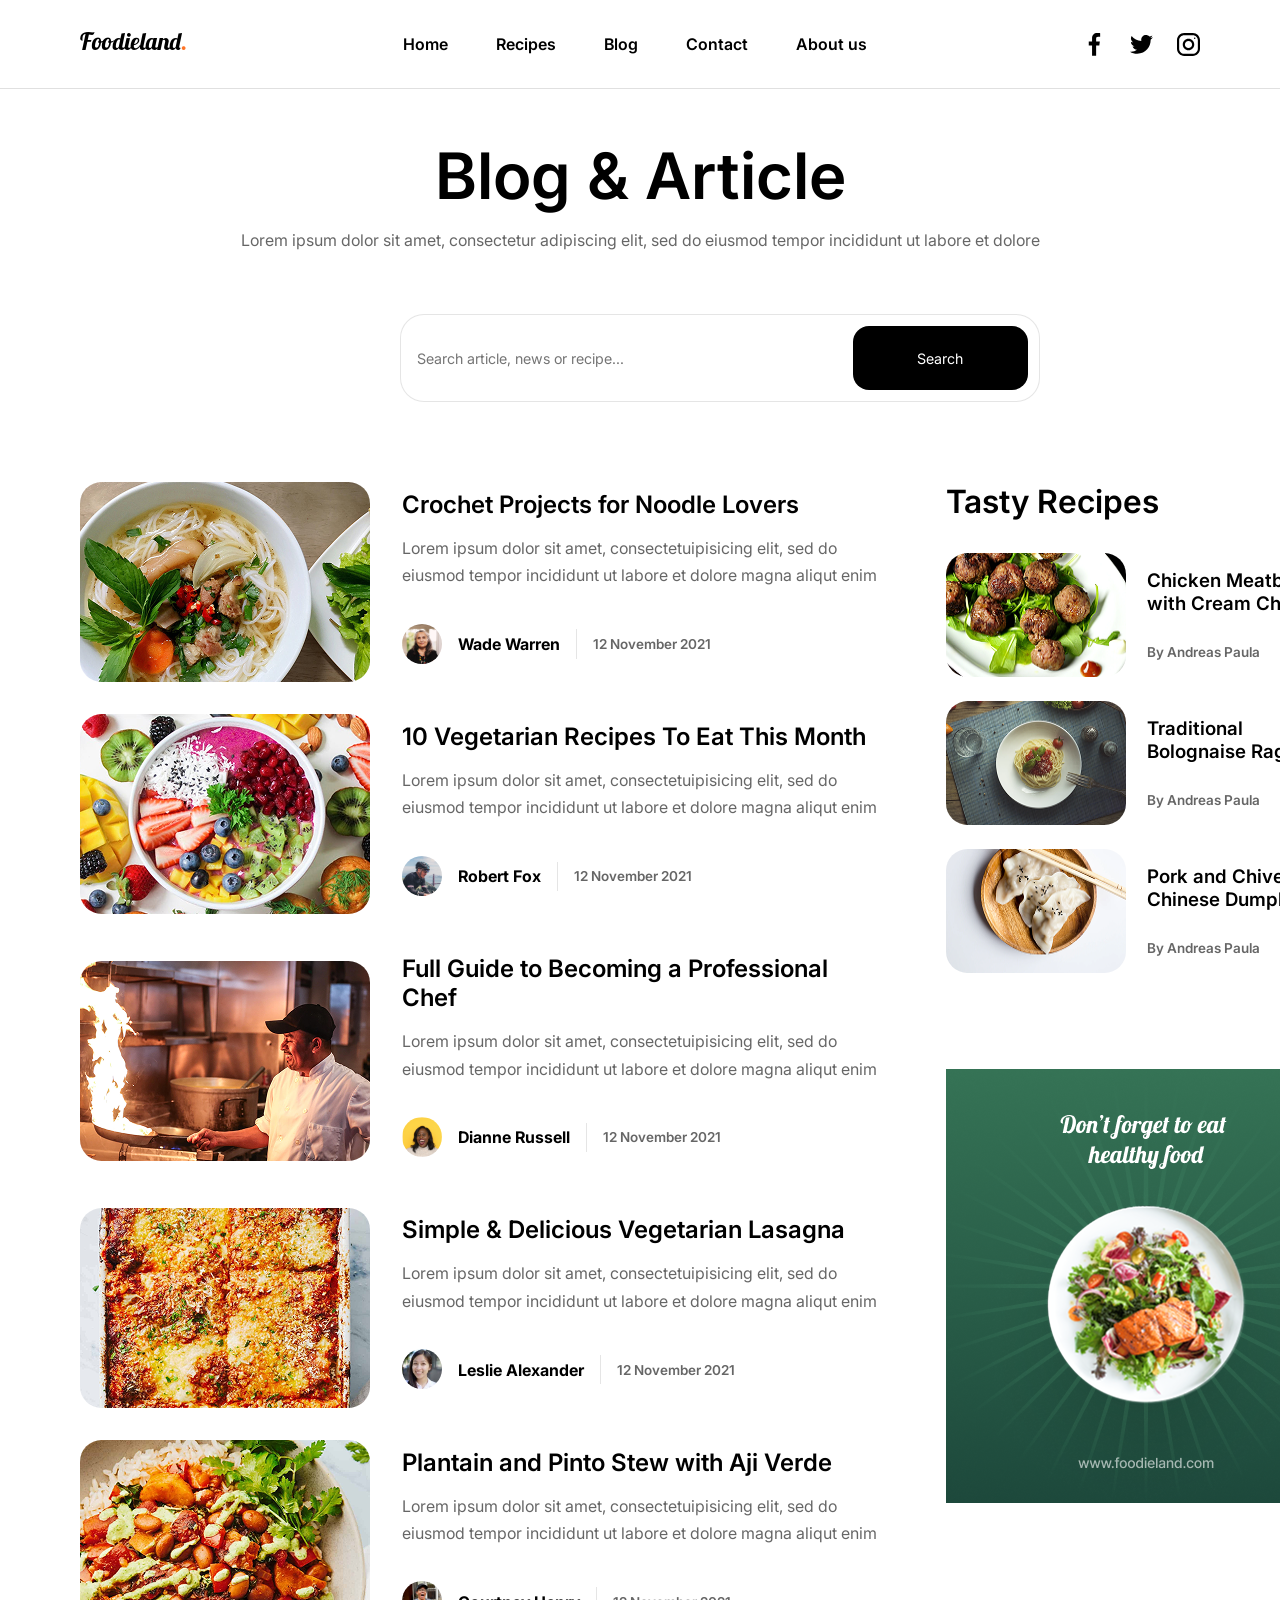
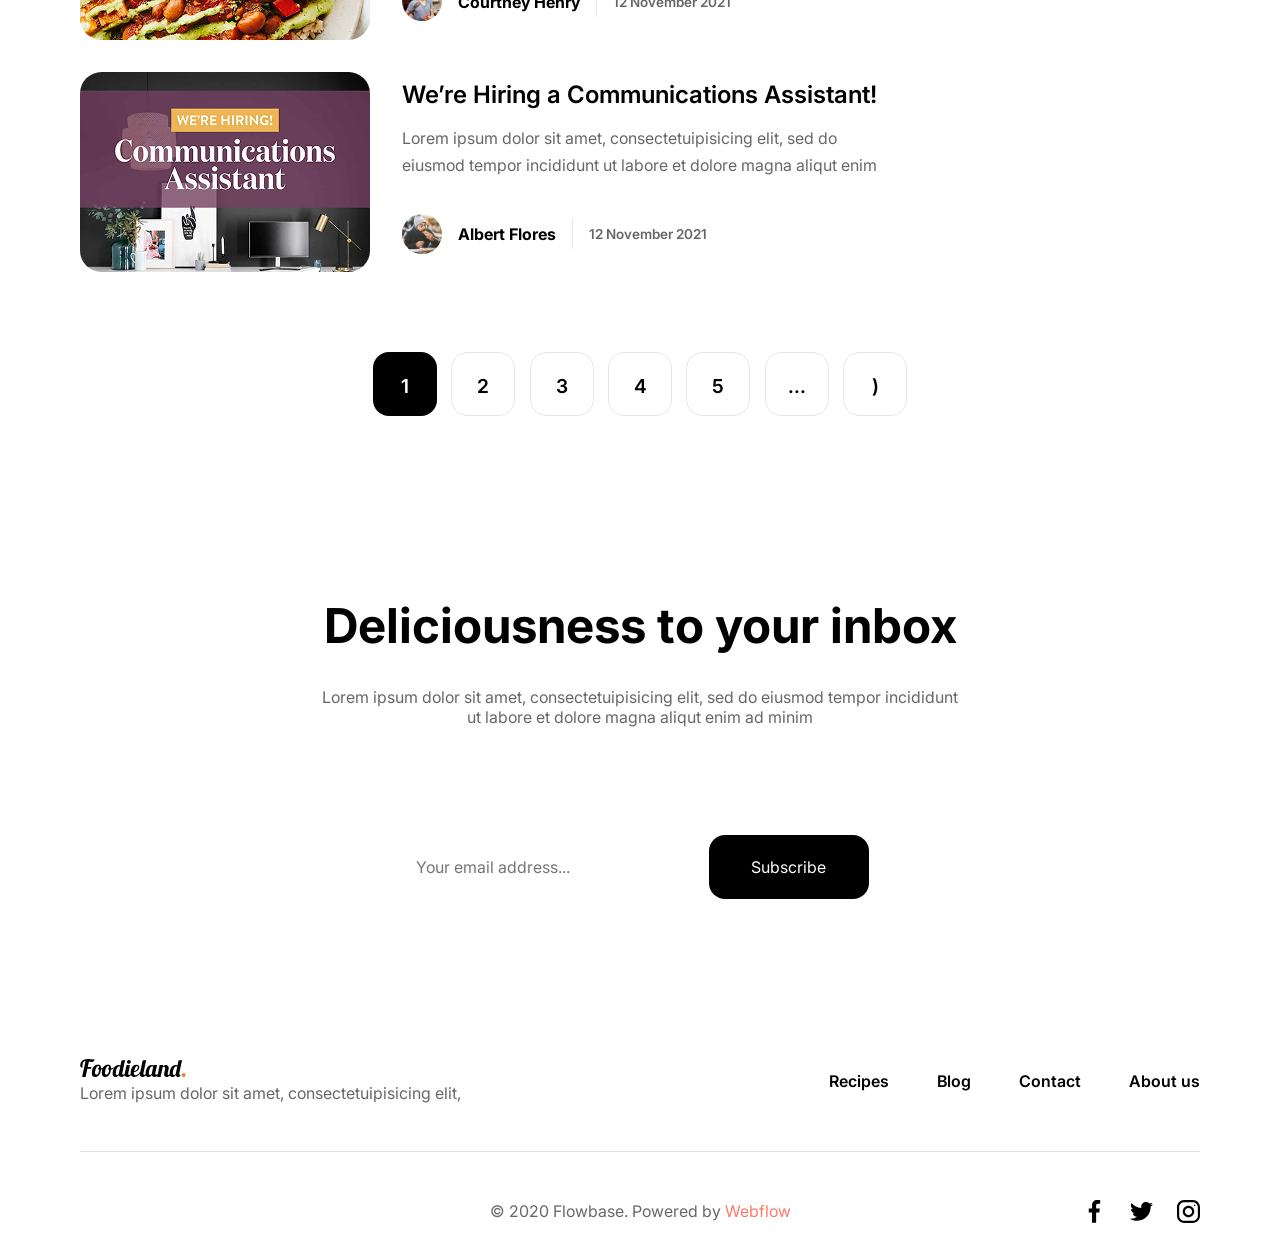
==== blog.html @ 599c274b "prototype" ====
<!doctype html>
<html lang="en">
  <head>
    <meta charset="UTF-8" />
    <meta name="viewport" content="width=device-width, initial-scale=1.0" />
    <title>Blog List Page</title>
    <link rel="stylesheet" href="styles/common.css" />
    <link rel="stylesheet" href="styles/blog_styles.css" />
  </head>

  <body>
    <header>
      <div class="container">
        <div class="logo">
          <span class="logo-text"
            >Foodieland<span class="logo-accent">.</span></span
          >
        </div>
        <nav>
          <a href="index.html">Home</a>
          <a href="recipes.html">Recipes</a>
          <a href="blog.html">Blog</a>
          <a href="contact.html">Contact</a>
          <a href="about_us.html">About us</a>
        </nav>
        <div class="social-links">
          <a href="facebook.com">
            <img src="images/facebook.svg" alt="Facebook" />
          </a>
          <a href="x.com">
            <img src="images/twitter.svg" alt="X" />
          </a>
          <a href="Instagram.com">
            <img src="images/instagram.svg" alt="Instagram" />
          </a>
        </div>
      </div>
    </header>

    <div class="container">
      <main>
        <section class="search-bar">
          <div class="title">
            <h1>Blog & Article</h1>
            <p>
              Lorem ipsum dolor sit amet, consectetur adipiscing elit, sed do
              eiusmod tempor incididunt ut labore et dolore
            </p>
          </div>
          <form>
            <input
              type="search"
              placeholder="Search article, news or recipe..."
            />
            <button type="submit">Search</button>
          </form>
        </section>

        <div class="content">
          <section class="articles">
            <article>
              <img src="images/l1.png" alt="" />
              <div class="details">
                <div class="title">
                  <h3 class="name">
                    <a href="">Crochet Projects for Noodle Lovers</a>
                  </h3>
                  <p class="caption">
                    Lorem ipsum dolor sit amet, consectetuipisicing elit, sed do
                    eiusmod tempor incididunt ut labore et dolore magna aliqut
                    enim
                  </p>
                </div>
                <div class="profile">
                  <div class="avatar"></div>
                  <div class="publish">
                    <p class="author">Wade Warren</p>
                    <p class="date">12 November 2021</p>
                  </div>
                </div>
              </div>
            </article>
            <article>
              <img src="images/l2.png" alt="" />
              <div class="details">
                <div class="title">
                  <h3 class="name">
                    <a href="">10 Vegetarian Recipes To Eat This Month</a>
                  </h3>
                  <p class="caption">
                    Lorem ipsum dolor sit amet, consectetuipisicing elit, sed do
                    eiusmod tempor incididunt ut labore et dolore magna aliqut
                    enim
                  </p>
                </div>
                <div class="profile">
                  <div class="avatar"></div>
                  <div class="publish">
                    <p class="author">Robert Fox</p>
                    <p class="date">12 November 2021</p>
                  </div>
                </div>
              </div>
            </article>
            <article>
              <img src="images/l3.png" alt="" />
              <div class="details">
                <div class="title">
                  <h3 class="name">
                    <a href="">Full Guide to Becoming a Professional Chef</a>
                  </h3>
                  <p class="caption">
                    Lorem ipsum dolor sit amet, consectetuipisicing elit, sed do
                    eiusmod tempor incididunt ut labore et dolore magna aliqut
                    enim
                  </p>
                </div>
                <div class="profile">
                  <div class="avatar"></div>
                  <div class="publish">
                    <p class="author">Dianne Russell</p>
                    <p class="date">12 November 2021</p>
                  </div>
                </div>
              </div>
            </article>
            <article>
              <img src="images/l4.png" alt="" />
              <div class="details">
                <div class="title">
                  <h3 class="name">
                    <a href="">Simple & Delicious Vegetarian Lasagna</a>
                  </h3>
                  <p class="caption">
                    Lorem ipsum dolor sit amet, consectetuipisicing elit, sed do
                    eiusmod tempor incididunt ut labore et dolore magna aliqut
                    enim
                  </p>
                </div>
                <div class="profile">
                  <div class="avatar"></div>
                  <div class="publish">
                    <p class="author">Leslie Alexander</p>
                    <p class="date">12 November 2021</p>
                  </div>
                </div>
              </div>
            </article>
            <article>
              <img src="images/l5.png" alt="" />
              <div class="details">
                <div class="title">
                  <h3 class="name">
                    <a href="">Plantain and Pinto Stew with Aji Verde</a>
                  </h3>
                  <p class="caption">
                    Lorem ipsum dolor sit amet, consectetuipisicing elit, sed do
                    eiusmod tempor incididunt ut labore et dolore magna aliqut
                    enim
                  </p>
                </div>
                <div class="profile">
                  <div class="avatar"></div>
                  <div class="publish">
                    <p class="author">Courtney Henry</p>
                    <p class="date">12 November 2021</p>
                  </div>
                </div>
              </div>
            </article>
            <article>
              <img src="images/l6.png" alt="" />
              <div class="details">
                <div class="title">
                  <h3 class="name">
                    <a href="">We’re Hiring a Communications Assistant!</a>
                  </h3>
                  <p class="caption">
                    Lorem ipsum dolor sit amet, consectetuipisicing elit, sed do
                    eiusmod tempor incididunt ut labore et dolore magna aliqut
                    enim
                  </p>
                </div>
                <div class="profile">
                  <div class="avatar"></div>
                  <div class="publish">
                    <p class="author">Albert Flores</p>
                    <p class="date">12 November 2021</p>
                  </div>
                </div>
              </div>
            </article>
          </section>
          <aside>
            <h2>Tasty Recipes</h2>
            <div class="suggestions">
              <article>
                <img src="images/s1.png">
                <div class="desc">
                    <h3>
                        <a href="">
                            Chicken Meatballs with Cream Cheese 
                        </a>
                    </h3>
                    <p>
                        By Andreas Paula
                    </p>
                </div>
              </article>
              <article><img src="images/s2.png">
                <div class="desc">
                    <h3>
                        <a href="">
                            Traditional Bolognaise Ragu
                        </a>
                    </h3>
                    <p>
                        By Andreas Paula
                    </p>
                </div></article>
              <article><img src="images/s3.png">
                <div class="desc">
                    <h3>
                        <a href="">
                            Pork and Chive Chinese Dumplings
                        </a>
                    </h3>
                    <p>
                        By Andreas Paula
                    </p>
                </div></article>
            </div>
            <a class="ad" href=""></a>
          </aside>
        </div>

        <nav class="pagination">
          <a href="">1</a>
          <a href="">2</a>
          <a href="">3</a>
          <a href="">4</a>
          <a href="">5</a>
          <a href="">...</a>
          <a href="">)</a>
        </nav>

        <section class="newsletter">
          <div class="motto">
            <h6>Deliciousness to your inbox</h6>
            <p>
              Lorem ipsum dolor sit amet, consectetuipisicing elit, sed do
              eiusmod tempor incididunt ut labore et dolore magna aliqut enim ad
              minim
            </p>
          </div>
          <form class="input">
            <input type="email" placeholder="Your email address..." />
            <button type="submit">Subscribe</button>
          </form>
        </section>
      </main>

      <footer>
        <div class="footer-row footer-top">
          <div class="brand">
            <div class="logo">
              <span class="logo-text"
                >Foodieland<span class="logo-accent">.</span></span
              >
            </div>

            <p class="lorem">
              Lorem ipsum dolor sit amet, consectetuipisicing elit,
            </p>
          </div>

          <nav>
            <a href="recipes.html">Recipes</a>
            <a href="blog.html">Blog</a>
            <a href="contact.html">Contact</a>
            <a href="about_us.html">About us</a>
          </nav>
        </div>

        <div class="footer-row footer-bottom">
          <div class="copyright">
            <span
              >© 2020 Flowbase. Powered by
              <span class="copyright-accent">Webflow</span></span
            >
          </div>

          <div class="social-links">
            <a href="facebook.com">
              <img src="images/facebook.svg" alt="Facebook" />
            </a>
            <a href="x.com">
              <img src="images/twitter.svg" alt="X" />
            </a>
            <a href="Instagram.com">
              <img src="images/instagram.svg" alt="Instagram" />
            </a>
          </div>
        </div>
      </footer>
    </div>
  </body>
</html>
---- styles/common.css ----
@font-face {
  font-family: "Lobster";
  src: url("../fonts/Lobster_1.3.otf") format("opentype");
  font-weight: normal;
  font-style: normal;
}
@font-face {
  font-family: "Inter";
  src: url("../fonts/Inter_18pt-Regular.ttf") format("truetype");
  font-weight: 400;
  font-style: normal;
}
@font-face {
  font-family: "Inter";
  src: url("../fonts/Inter_18pt-Bold.ttf") format("truetype");
  font-weight: 700;
  font-style: normal;
}
@font-face {
  font-family: "Inter";
  src: url("../fonts/Inter_18pt-SemiBold.ttf") format("truetype");
  font-weight: 600;
  font-style: normal;
}

* {
  margin: 0;
  padding: 0;
  box-sizing: border-box;
}

button {
  background: none;
  border: none;
  cursor: pointer;
}

ul, li {
  margin: 0;
  padding: 0;
  list-style: none;  
}

ul ul, li ul {
  list-style: none;
}

a {
  text-decoration: none;
}

header {
  border-bottom: 1px solid #e0e0e0;
}

main {
  padding: 1rem 0;
  display: flex;
  flex-direction: column;
  font-family: 'Inter',sans-serif;
  gap: 5rem;
}

.container {
  margin: 0 auto;
  padding: 0 5rem;
}


body > .container {
  padding-top: 2rem;
  padding-bottom: 2rem;
}

/* header styles */

header .container {
  display: flex;
  align-items: center;
  justify-content: space-between;
  padding-top: 2rem;
  padding-bottom: 2rem;
}

.logo-text {
  font-family: "Lobster", cursive;
  font-size: 1.5rem;
  font-weight: normal;
  color: black;
}

.logo-accent {
  color: #ff7426;
}

nav {
  display: flex;
  gap: 3rem;
}

nav a {
  color: black;
  font-size: 1rem;
  font-weight: 600;
  font-family: "Inter", sans-serif;
}

.social-links {
  display: flex;
  gap: 2rem;
}

.social-links img {
  width: 23px;
  height: 23px;
  display: block;
}

/* sidebar styles */

.content {
    display: flex;
    gap: 4rem;
}

aside  {
    display: flex;
    flex-direction: column;
    gap: 2rem;
}

aside a{
  font-weight: 600;
    color: black
}

.suggestions {
    display: flex;
    flex-direction: column;
    gap: 1.5rem;
}

aside h2 {
    font-size: 2rem;
    font-weight: 600;
}

.suggestions article {
    display: flex;
    gap: 1.3rem;
}

.desc {
    padding-top: 1rem;
    display: flex;
    flex-direction: column;
    gap: 1.8rem;
}

.desc h3 {
    width: 12rem;
}

.desc p {
    color: rgba(0, 0, 0, 0.6);
    font-size: 0.85rem;
    font-weight: 600;
}

.ad {
    height: 434px;
    width: 400px;
    margin-top: 4rem;
}


/* profile styles */

.publish {
  font-weight: 600;
}

.profile {
  display: flex;
  gap: 1rem;
}

.profile .publish {
  margin-top: 0.5rem; 
  display: flex;
  flex-direction: column;
  gap: 0.4rem;
   
}

.publish .date {
  color: rgba(0, 0, 0, 0.6);
  font-size: 0.85rem;
}


/* advertisment styles */

main section .ad, main aside .ad{
  background-image: url(../images/ad.png);
  border-radius: 0;
  background-size: contain;
}

/* recipe grid styles */

article img {
    border-radius: 1.35rem;
    aspect-ratio: 29/20;
}

.recipes {
  margin-top: 6rem;
  display: flex;
  flex-direction: column;
  gap: 8rem;  
}

.recipes-grid {
  display: grid;
  grid-template-columns: repeat(3, 1fr); 
  grid-template-rows: repeat(3, 1fr);     
  gap: 2rem;           
  row-gap: 3.5rem;                   
  margin-left: -1rem;                    
  margin-right: -1rem;
}

.recipes .desc {
  display: flex;
  flex-direction: column;
  align-items: center;
  gap: 1.5rem;  

}

.recipes .desc h1 {
  text-align: center;
  font-weight: 600;
  font-size: 3rem;
}

.recipes .desc p {
  font-weight: 400;
  color: rgba(0, 0, 0, 0.6);
  width: 42rem;
  text-align: center;
}

.recipes-grid a {
  background-image: url(../images/recipe_card.svg);
  background-size: cover;        
  background-position: center;
  background-repeat: no-repeat;
  width: 25.7rem;
  aspect-ratio: 1 / 1;           
  border-radius: 20px;
  display: flex;
  flex-direction: column;
  gap: 1.8rem;
}

.recipes-grid .title {
  font-weight: 600;
  font-size: 1.5rem;
  color: black;
  width: 90%;
  display: flex;
  flex-direction: column;
  gap: 1.5rem;
}

.recipes .title {
  margin-left: 2rem;
}

.visual {
  position: relative;
  overflow: hidden; 
}

.recipes-grid button{
  background: none;
  border: none;
  position: absolute;
  top: 17px;
  right: 40px;
  z-index: 2;
  cursor: pointer;
  justify-self: end;
}

.recipes-grid img {       
  background-position: center;
  background-repeat: no-repeat;  
  border-radius: 20px;
  display: block;
  margin: 0rem 1.3rem;
}

.info,.time,.type {
  display: flex;
  font-size: 0.9rem;
  font-weight: 400;
  color: rgba(0, 0, 0, 0.6);
}

.info {
  margin-left: -1.5rem;
}

.info p {
  align-self: center;
  margin-left: -0.8rem;
}
/* recommendation section styles */

.daily {
  margin-top: 7rem;
  display: flex;
  flex-direction: column;
  gap: 5rem;
}

.daily .desco {
  display: flex;
  gap: 7rem;
}

.daily .desco h2 {
  font-weight: 600;
  font-size: 2.9rem;
  width: 35rem;
}

.daily .desco p {
  margin-top: 2.4rem;
  font-weight: 400;
  font-size: 1rem;
  color: rgba(0, 0, 0, 0.6);
  width: 36rem;
}

.daily .recipes-grid {
  display: grid;
  grid-template-columns: repeat(4, 1fr); 
  grid-template-rows: repeat(2, 1fr);
  margin-left: 0.3rem;
  column-gap: 0;
}

.daily .recipes-grid img {
  height: 100%;
  margin: 0;
  padding: 0;
}

.daily .recipes-grid button {
  right: 1.3rem;
  top: 13px;
}

.daily .recipes-grid .visual {
  width: 100%;
  max-height: 13rem;
  padding: 0 0.5rem;
}

.daily .recipes-grid a{
  background-image: none;
  width: 19.15rem;
}

.daily .recipes-grid .info {
  margin-left: -0.1rem;
  gap: 1rem;
}

.daily .type p, .daily .time p {
  margin-left: 0.5rem;
}

.daily .recipes-grid .title {
  font-size: 1.1rem;
  width: 19rem;
  margin-left: 0.6rem;
  margin-top: -0.5rem;
}


/* footer styles */

.footer-row {
  display: flex;
  align-items: center;
  font-weight: 400;
  font-family: "Inter", sans-serif;
  color: rgba(0, 0, 0, 0.6);
}

.footer-top {
  justify-content: space-between;
}

.footer-bottom {
  display: grid;
  grid-template-columns: 1fr auto 1fr;
  align-items: center;
  padding-top: 3rem;
  margin-top: 3rem;
  border-top: 1px solid #e0e0e0;
}

.copyright {
  grid-column: 2;
  text-align: center;
}

.copyright-accent {
  color: #ff7967;
}

.social-links {
  grid-column: 3;
  display: flex;
  gap: 1.5rem;
  justify-content: flex-end;
}

/* newsletter section styles */

.newsletter {
  margin-top: 4rem;
  background-image: url('../images/newsletter.svg');
  background-size: 100% 100%;
  aspect-ratio: 1280/442;   
  background-repeat: no-repeat;
  padding: auto;
  display: flex;
  flex-direction: column;
  align-items: center;      
  justify-content: center;  
  text-align: center; 
  gap: 6rem; 
  margin-bottom: 6rem;
}

.motto h6 {
  font-family: 'Inter',sans-serif;
  font-weight: 700;
  font-size: 48px;
}

.motto h5 {
  font-family: 'Inter',sans-serif;
  font-weight: 700;
  font-size: 48px;
  width: 34rem;
}

.motto p {
  margin-top: 2rem;
  font-family: 'Inter',sans-serif;
  font-weight: 400;
  width: 40rem;
  color: rgba(0, 0, 0, 0.6);
}

form button, .learn-more a {
  background-color: black;
  color: white;
  border-radius: 1rem;
  font-family: 'Inter',sans-serif;
  font-weight: 400;
  font-size: 1rem;
  height: 4rem;
  width: 10rem;
  border: none;
  cursor: pointer;
  margin-right: 0.7rem;
}

input {
  border: none;
  font-family: 'Inter',sans-serif;
  font-weight: 400;
  font-size: 1rem;
  margin-left: 1rem;
  text-decoration: none;
}

form {
  background-color: white;
  height: 5.5rem;
  width: 30rem;
  display: flex;
  align-items: center;
  border-radius: 1.5rem;
  justify-content:space-between; 
}

input:focus {
  outline: none;
  border-color: #ddd;  
}
---- styles/blog_styles.css ----
/* search section styles */

.search-bar {
    display: flex;
    flex-direction: column;
    gap: 4rem;
}

.title {
    display: flex;
    flex-direction: column;
    gap: 1rem;
    text-align: center;
}

.title h1 {
    font-size: 4rem;
    font-weight: 600;
}

.title p {
    color: rgba(0, 0, 0, 0.6);
}

.search-bar form {
    margin: 0 20rem;
    width: 40rem;
    border: 1px solid rgba(0, 0, 0, 0.1);
    
}

.search-bar input {
    width: 100%;
    font-size: 0.9rem;
}

.search-bar button {
    width: 16rem;
    font-size: 0.9rem;
}


/* content section styles*/

.articles {
    display: flex;
    flex-direction: column;
    gap: 2rem;
}

.articles article {
    display: flex;
    gap: 2rem;
    max-width: fit-content;
    max-height: fit-content;
    align-items: center;
}

.articles .details {
    min-width: 20rem;
    display: flex;
    gap: 1rem;
    flex-direction: column;
    max-height: fit-content;
    padding-top: 0.5rem;
}

.articles .title {
    max-height: fit-content;
    margin-bottom: 1rem;
}

.articles .details .name {
    font-weight: 600;
    font-size: 1.5rem;
    text-align: start;
}

.name a, .suggestions a {
    color: black;
}

.articles .details .caption {
    width: 30rem;
    text-align: start;
    font-size: 1rem;
    line-height: 1.7;
}

.articles .profile {
    margin-bottom: 1rem;
}

.articles .avatar {
    width: 40px;
    background-position: center;
    background-repeat: no-repeat;
    height: auto;
    aspect-ratio: 1/1;
}

.articles .publish {
    display: flex;
    flex-direction: row;
    gap: 1rem;
    align-items: center;
    margin-bottom: 0.45rem;
}

.articles .publish .author {
    padding: 0.3rem 0;
    border-right: 1px solid rgba(0, 0, 0, 0.1);
    padding-right: 1rem;
    font-weight: 700;
    color: black;
}

.articles  article:nth-child(1) .avatar {
    background-image: url(../images/la1.svg);
}

.articles  article:nth-child(2) .avatar {
    background-image: url(../images/la2.svg);
}

.articles  article:nth-child(3) .avatar {
    background-image: url(../images/la3.svg);
}

.articles  article:nth-child(4) .avatar {
    background-image: url(../images/la4.svg);
}

.articles  article:nth-child(5) .avatar {
    background-image: url(../images/la5.svg);
}

.articles  article:nth-child(6) .avatar {
    background-image: url(../images/la6.svg);
}

/* pagination styles */

.pagination {
    display: flex;
    justify-content: center;
    max-width: fit-content;
    margin: 0 auto;
    gap: 0.9rem;
}

.pagination a {
    color: black;
    width: 4rem;
    height: auto;
    aspect-ratio: 1/1;
    text-align: center;
    padding-top: 1.3rem;
    font-size: 1.2rem;
    border-radius: 1rem;
    border: 1px solid rgba(0, 0, 0, 0.1);
}

.pagination a:first-child {
    color: white;
    background-color: black;
}
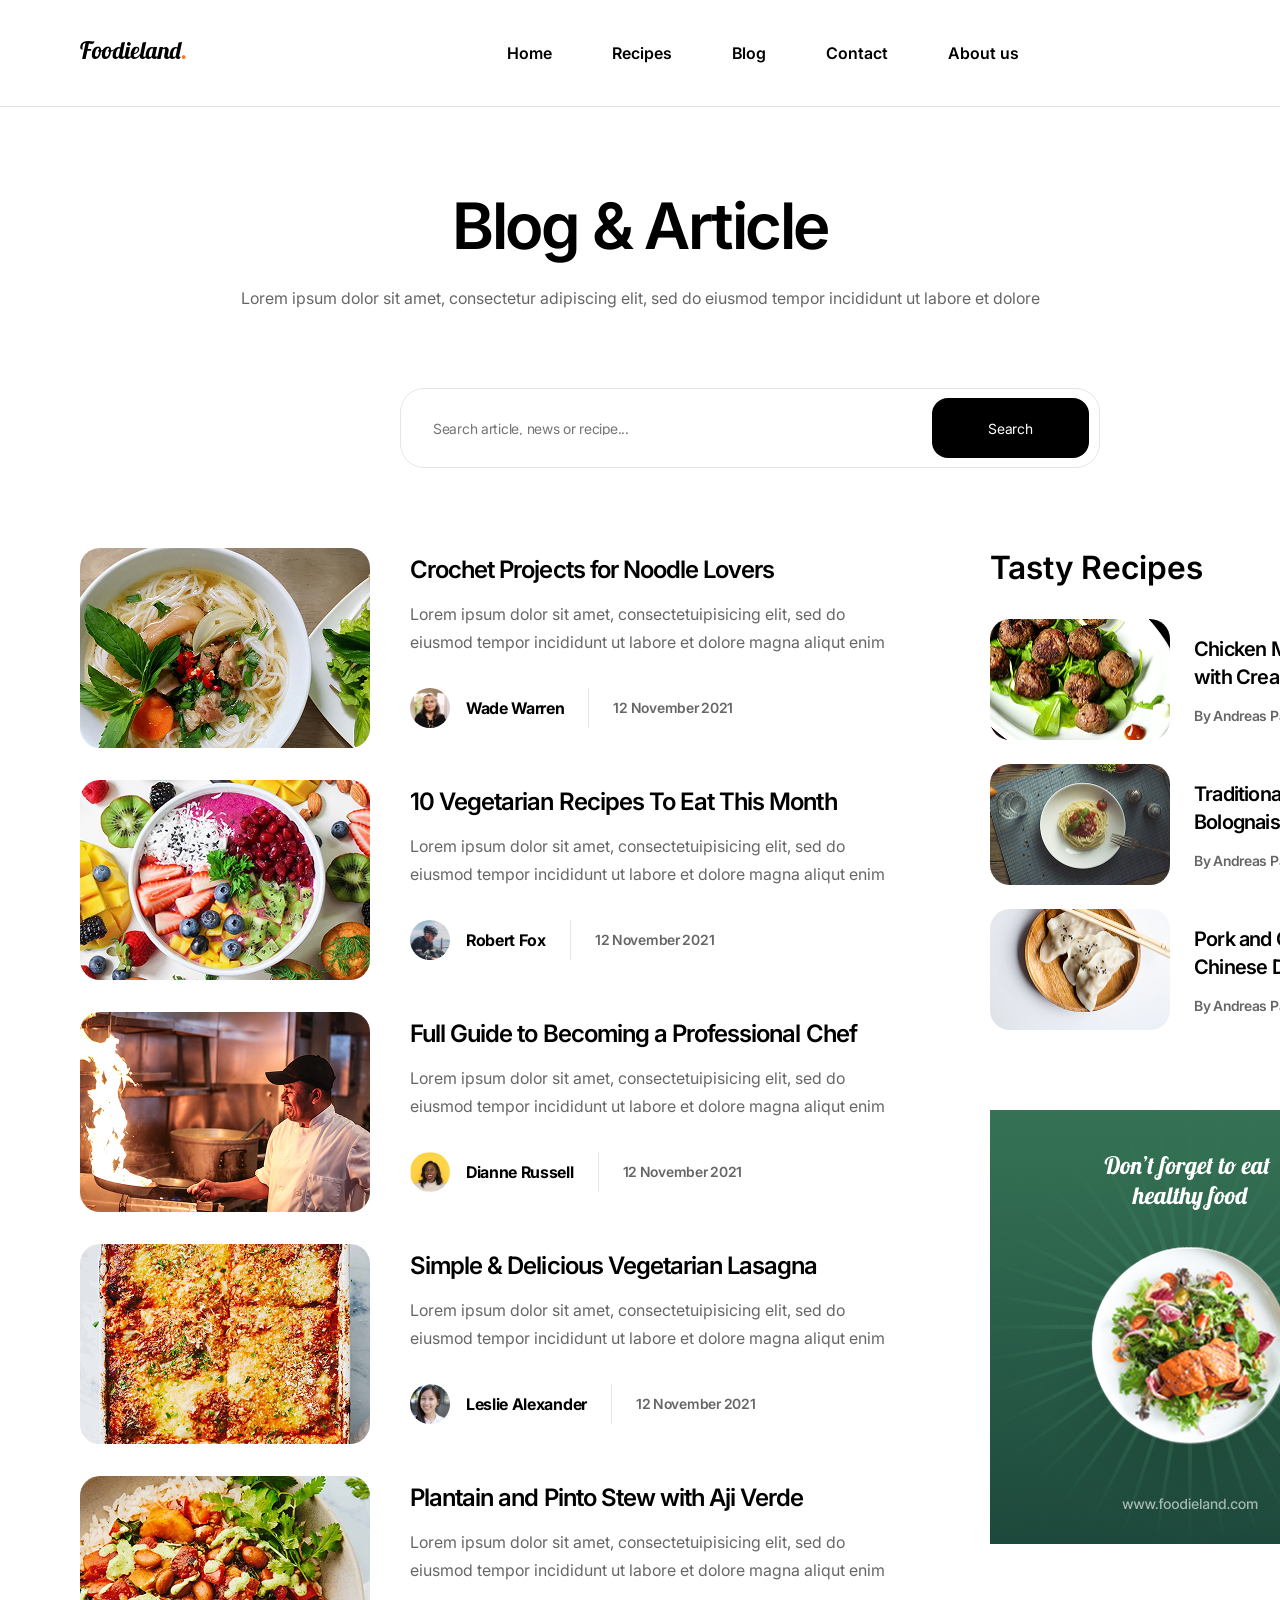
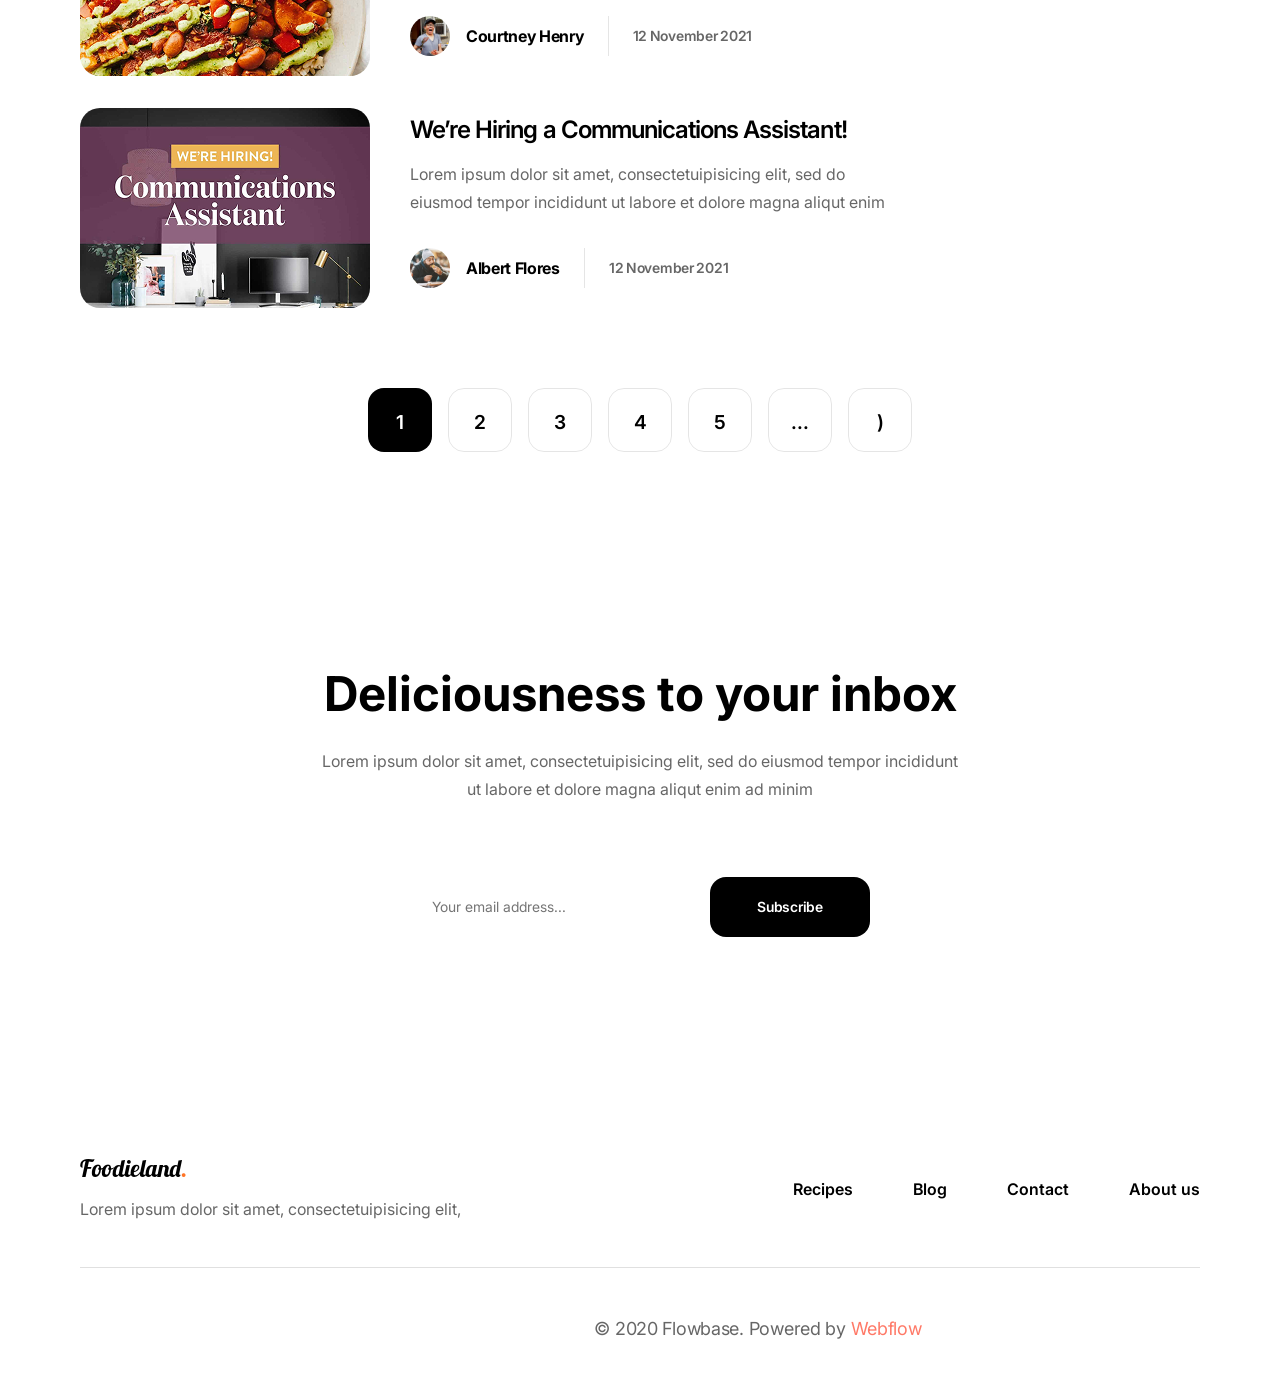
==== commit 455702a8: "finalized matching to figma and fixed bugs" ====
--- a/blog.html
+++ b/blog.html
@@ -59,7 +59,7 @@
         <div class="content">
           <section class="articles">
             <article>
-              <img src="images/l1.png" alt="" />
+              <img src="images/l1.png" alt="" class="thumbnail"/>
               <div class="details">
                 <div class="title">
                   <h3 class="name">
@@ -81,7 +81,7 @@
               </div>
             </article>
             <article>
-              <img src="images/l2.png" alt="" />
+              <img src="images/l2.png" alt="" class="thumbnail"/>
               <div class="details">
                 <div class="title">
                   <h3 class="name">
@@ -103,7 +103,7 @@
               </div>
             </article>
             <article>
-              <img src="images/l3.png" alt="" />
+              <img src="images/l3.png" alt="" class="thumbnail"/>
               <div class="details">
                 <div class="title">
                   <h3 class="name">
@@ -125,7 +125,7 @@
               </div>
             </article>
             <article>
-              <img src="images/l4.png" alt="" />
+              <img src="images/l4.png" alt="" class="thumbnail"/>
               <div class="details">
                 <div class="title">
                   <h3 class="name">
@@ -147,7 +147,7 @@
               </div>
             </article>
             <article>
-              <img src="images/l5.png" alt="" />
+              <img src="images/l5.png" alt="" class="thumbnail"/>
               <div class="details">
                 <div class="title">
                   <h3 class="name">
@@ -169,7 +169,7 @@
               </div>
             </article>
             <article>
-              <img src="images/l6.png" alt="" />
+              <img src="images/l6.png" alt="" class="thumbnail"/>
               <div class="details">
                 <div class="title">
                   <h3 class="name">
@@ -195,7 +195,7 @@
             <h2>Tasty Recipes</h2>
             <div class="suggestions">
               <article>
-                <img src="images/s1.png">
+                <img src="images/s1.png" alt="" class="thumbnail">
                 <div class="desc">
                     <h3>
                         <a href="">
@@ -207,7 +207,7 @@
                     </p>
                 </div>
               </article>
-              <article><img src="images/s2.png">
+              <article><img src="images/s2.png" alt="" class="thumbnail">
                 <div class="desc">
                     <h3>
                         <a href="">
@@ -218,7 +218,7 @@
                         By Andreas Paula
                     </p>
                 </div></article>
-              <article><img src="images/s3.png">
+              <article><img src="images/s3.png" alt="" class="thumbnail">
                 <div class="desc">
                     <h3>
                         <a href="">
--- a/styles/common.css
+++ b/styles/common.css
@@ -35,14 +35,28 @@
   cursor: pointer;
 }
 
-ul, li {
+ul,
+li {
   margin: 0;
   padding: 0;
-  list-style: none;  
-}
-
-ul ul, li ul {
   list-style: none;
+}
+
+ul ul,
+li ul {
+  list-style: none;
+}
+
+input {
+  border: none;
+}
+
+input:focus {
+  outline: none;
+}
+
+input[type="search"]::-webkit-search-cancel-button {
+  -webkit-appearance: none;
 }
 
 a {
@@ -54,22 +68,16 @@
 }
 
 main {
-  padding: 1rem 0;
-  display: flex;
-  flex-direction: column;
-  font-family: 'Inter',sans-serif;
-  gap: 5rem;
-}
-
-.container {
-  margin: 0 auto;
-  padding: 0 5rem;
-}
-
+  display: flex;
+  flex-direction: column; 
+}
+
+main * {
+  font-family: "Inter", sans-serif;
+}
 
 body > .container {
-  padding-top: 2rem;
-  padding-bottom: 2rem;
+  margin: 0px 80px;
 }
 
 /* header styles */
@@ -77,14 +85,12 @@
 header .container {
   display: flex;
   align-items: center;
-  justify-content: space-between;
-  padding-top: 2rem;
-  padding-bottom: 2rem;
+  margin: 40px 80px;
 }
 
 .logo-text {
   font-family: "Lobster", cursive;
-  font-size: 1.5rem;
+  font-size: 24px;
   font-weight: normal;
   color: black;
 }
@@ -93,84 +99,112 @@
   color: #ff7426;
 }
 
-nav {
-  display: flex;
-  gap: 3rem;
+.logo {
+  margin-right: 320px;
+}
+
+header nav {
+  display: flex;
+  gap: 60px;
 }
 
 nav a {
   color: black;
-  font-size: 1rem;
+  font-size: 16px;
+  min-width: fit-content;
   font-weight: 600;
   font-family: "Inter", sans-serif;
 }
 
-.social-links {
-  display: flex;
-  gap: 2rem;
+header .social-links {
+  display: flex;
+  gap: 40px;
+  align-items: center;
+  margin-left: 311px;
 }
 
 .social-links img {
   width: 23px;
   height: 23px;
-  display: block;
+}
+
+.social-links a:first-child img {
+  width: 9.92px;
+  height: 19.84px;
+}
+
+.social-links a:nth-child(2) img {
+  width: 22px;
+  height: 17.88px;
+}
+
+.social-links a:last-child img {
+  width: 22px;
+  height: 22px;
 }
 
 /* sidebar styles */
 
 .content {
-    display: flex;
-    gap: 4rem;
-}
-
-aside  {
-    display: flex;
-    flex-direction: column;
-    gap: 2rem;
-}
-
-aside a{
-  font-weight: 600;
-    color: black
+  display: flex;
+  gap: 100px;
+}
+
+aside {
+  display: flex;
+  flex-direction: column;
+}
+
+aside a {
+  font-weight: 600;
+  color: black;
 }
 
 .suggestions {
-    display: flex;
-    flex-direction: column;
-    gap: 1.5rem;
+  display: flex;
+  flex-direction: column;
+  gap: 24px;
+}
+
+.suggestions a {
+    font-size: 20px;
+    letter-spacing: -0.8px;
+    line-height: 28px;
 }
 
 aside h2 {
-    font-size: 2rem;
-    font-weight: 600;
+  font-size: 2rem;
+  font-weight: 600;
+  margin-bottom: 32px;
 }
 
 .suggestions article {
-    display: flex;
-    gap: 1.3rem;
+  display: flex;
+  gap: 24px;
 }
 
 .desc {
-    padding-top: 1rem;
-    display: flex;
-    flex-direction: column;
-    gap: 1.8rem;
+  padding: 16px 0px;
+  display: flex;
+  flex-direction: column;
+  gap: 16px;
 }
 
 .desc h3 {
-    width: 12rem;
+  width: 12rem;
 }
 
 .desc p {
-    color: rgba(0, 0, 0, 0.6);
-    font-size: 0.85rem;
-    font-weight: 600;
-}
-
-.ad {
-    height: 434px;
-    width: 400px;
-    margin-top: 4rem;
+  color: rgba(0, 0, 0, 0.6);
+  font-size: 14px;
+  font-weight: 600;
+  letter-spacing: -0.28px;
+}
+
+aside .ad {
+  height: 434px;
+  width: 400px;
+  margin-top: 80px;
 }
 
 
@@ -182,218 +216,213 @@
 
 .profile {
   display: flex;
-  gap: 1rem;
+  gap: 16px;
 }
 
 .profile .publish {
-  margin-top: 0.5rem; 
-  display: flex;
-  flex-direction: column;
-  gap: 0.4rem;
-   
+  display: flex;
+  flex-direction: column;
 }
 
 .publish .date {
   color: rgba(0, 0, 0, 0.6);
-  font-size: 0.85rem;
+  font-size: 14px;
+  letter-spacing: -0.28px;
 }
 
 
 /* advertisment styles */
 
-main section .ad, main aside .ad{
+main section .ad,
+main aside .ad {
   background-image: url(../images/ad.png);
-  border-radius: 0;
-  background-size: contain;
-}
-
-/* recipe grid styles */
-
-article img {
-    border-radius: 1.35rem;
-    aspect-ratio: 29/20;
-}
-
-.recipes {
-  margin-top: 6rem;
-  display: flex;
-  flex-direction: column;
-  gap: 8rem;  
-}
-
-.recipes-grid {
+}
+
+
+/* recommendation section styles */
+
+.daily {
+  margin-top: 160px;
+  display: flex;
+  flex-direction: column;
+  gap: 80px;
+}
+
+.daily .desco {
+  display: flex;
+  gap: 153px;
+}
+
+.daily .desco h2 {
+  font-weight: 600;
+  font-size: 48px;
+  width: 544px;
+}
+
+.daily .desco p {
+  margin-top: 30px;
+  font-weight: 400;
+  line-height: 28px;
+  font-size: 16px;
+  color: rgba(0, 0, 0, 0.6);
+  width: 36rem;
+}
+
+.daily .recipes-grid {
+  row-gap: 3.5rem;
   display: grid;
-  grid-template-columns: repeat(3, 1fr); 
-  grid-template-rows: repeat(3, 1fr);     
-  gap: 2rem;           
-  row-gap: 3.5rem;                   
-  margin-left: -1rem;                    
-  margin-right: -1rem;
-}
-
-.recipes .desc {
-  display: flex;
-  flex-direction: column;
-  align-items: center;
-  gap: 1.5rem;  
-
-}
-
-.recipes .desc h1 {
-  text-align: center;
-  font-weight: 600;
-  font-size: 3rem;
-}
-
-.recipes .desc p {
-  font-weight: 400;
-  color: rgba(0, 0, 0, 0.6);
-  width: 42rem;
-  text-align: center;
-}
-
-.recipes-grid a {
-  background-image: url(../images/recipe_card.svg);
-  background-size: cover;        
+  grid-template-columns: repeat(4, 290px);
+  grid-template-rows: repeat(2, 1fr);
+  column-gap: 67px;
+}
+
+.daily .recipes-grid .visual {
+  position: relative;
+  overflow: hidden;
+  width: 290px;
+  height: 200px;
+}
+
+.daily .recipes-grid .visual img {
   background-position: center;
   background-repeat: no-repeat;
-  width: 25.7rem;
-  aspect-ratio: 1 / 1;           
   border-radius: 20px;
-  display: flex;
-  flex-direction: column;
-  gap: 1.8rem;
-}
-
-.recipes-grid .title {
-  font-weight: 600;
-  font-size: 1.5rem;
-  color: black;
-  width: 90%;
-  display: flex;
-  flex-direction: column;
-  gap: 1.5rem;
-}
-
-.recipes .title {
-  margin-left: 2rem;
-}
-
-.visual {
-  position: relative;
-  overflow: hidden; 
-}
-
-.recipes-grid button{
+  display: block;
+  margin: auto auto;
+  height: 200px;
+}
+
+.daily .recipes-grid button {
   background: none;
   border: none;
   position: absolute;
-  top: 17px;
-  right: 40px;
   z-index: 2;
   cursor: pointer;
   justify-self: end;
-}
-
-.recipes-grid img {       
+  right: 16px;
+  top: 16px;
+}
+
+.daily .recipes-grid article {
+  width: 290px;
+}
+
+.daily .recipes-grid a {
+  background-size: cover;
   background-position: center;
-  background-repeat: no-repeat;  
+  background-repeat: no-repeat;
   border-radius: 20px;
-  display: block;
-  margin: 0rem 1.3rem;
-}
-
-.info,.time,.type {
-  display: flex;
-  font-size: 0.9rem;
+  display: flex;
+  flex-direction: column;
+  background-image: none;
+  width: 290px;
+  height: 319px;
+}
+
+.daily .info {
+  display: flex;
+  margin-top: 24px;
+  display: flex;
+  gap: 24px;
+}
+
+.daily .type,
+.daily .time {
+  display: flex;
+  gap: 10px;
+}
+
+.daily .type p,
+.daily .time p {
+  font-size: 14px;
+  letter-spacing: -0.28px;
+}
+
+.daily .type,
+.daily .time {
+  align-items: center;
+}
+
+.daily .recipes-grid .title {
+  font-weight: 600;
+  color: black;
+  display: flex;
+  flex-direction: column;
+  font-size: 18px;
+  margin-top: 16px;
+  letter-spacing: -0.72px;
+  line-height: 26px;
+  width: 290px;
+}
+
+
+/* newsletter section styles */
+
+.newsletter {
+  margin-top: 160px;
+  background-image: url("../images/newsletter.svg");
+  background-size: 100% 100%;
+  aspect-ratio: 1280/442;
+  background-repeat: no-repeat;
+  display: flex;
+  flex-direction: column;
+  align-items: center;
+  justify-content: center;
+  text-align: center;
+}
+
+.newsletter .motto h6 {
+  font-weight: 700;
+  font-size: 48px;
+}
+
+.newsletter .motto p {
+  margin-top: 24px;
+  margin-bottom: 64px;
   font-weight: 400;
+  font-size: 16px;
+  width: 40rem;
+  line-height: 28px;
   color: rgba(0, 0, 0, 0.6);
 }
 
-.info {
-  margin-left: -1.5rem;
-}
-
-.info p {
-  align-self: center;
-  margin-left: -0.8rem;
-}
-/* recommendation section styles */
-
-.daily {
-  margin-top: 7rem;
-  display: flex;
-  flex-direction: column;
-  gap: 5rem;
-}
-
-.daily .desco {
-  display: flex;
-  gap: 7rem;
-}
-
-.daily .desco h2 {
-  font-weight: 600;
-  font-size: 2.9rem;
-  width: 35rem;
-}
-
-.daily .desco p {
-  margin-top: 2.4rem;
+.newsletter form button {
+  background-color: black;
+  color: white;
+  border-radius: 16px;
+  font-weight: 600;
+  font-size: 14px;
+  height: 60px;
+  width: 160px;
+  margin-right: 10px;
+  letter-spacing: -0.28px;
+}
+
+.newsletter input {
+  border: none;
   font-weight: 400;
-  font-size: 1rem;
-  color: rgba(0, 0, 0, 0.6);
-  width: 36rem;
-}
-
-.daily .recipes-grid {
-  display: grid;
-  grid-template-columns: repeat(4, 1fr); 
-  grid-template-rows: repeat(2, 1fr);
-  margin-left: 0.3rem;
-  column-gap: 0;
-}
-
-.daily .recipes-grid img {
-  height: 100%;
-  margin: 0;
-  padding: 0;
-}
-
-.daily .recipes-grid button {
-  right: 1.3rem;
-  top: 13px;
-}
-
-.daily .recipes-grid .visual {
-  width: 100%;
-  max-height: 13rem;
-  padding: 0 0.5rem;
-}
-
-.daily .recipes-grid a{
-  background-image: none;
-  width: 19.15rem;
-}
-
-.daily .recipes-grid .info {
-  margin-left: -0.1rem;
-  gap: 1rem;
-}
-
-.daily .type p, .daily .time p {
-  margin-left: 0.5rem;
-}
-
-.daily .recipes-grid .title {
-  font-size: 1.1rem;
-  width: 19rem;
-  margin-left: 0.6rem;
-  margin-top: -0.5rem;
+  font-size: 14px;
+  margin-left: 32px;
+  text-decoration: none;
+}
+
+.newsletter form {
+  background-color: white;
+  height: 80px;
+  width: 480px;
+  display: flex;
+  align-items: center;
+  border-radius: 1.5rem;
+  justify-content: space-between;
 }
 
 
 /* footer styles */
+
+footer {
+  margin-top: 160px;
+  margin-bottom: 48px;
+}
 
 .footer-row {
   display: flex;
@@ -404,108 +433,44 @@
 }
 
 .footer-top {
+  display: flex;
   justify-content: space-between;
 }
 
+.footer-top nav {
+  display: flex;
+  gap: 60px;
+}
+
+.footer-top .lorem {
+  margin-top: 16px;
+  font-size: 16px;
+}
+
 .footer-bottom {
-  display: grid;
-  grid-template-columns: 1fr auto 1fr;
-  align-items: center;
-  padding-top: 3rem;
-  margin-top: 3rem;
+  display: flex;
+  align-items: center;
+  margin-top: 48px;
+  padding-top: 48px;
   border-top: 1px solid #e0e0e0;
+  
 }
 
 .copyright {
-  grid-column: 2;
+  margin-left: 510px;
   text-align: center;
+  font-size: 18px;
+  min-width: 336px;
+  letter-spacing: -0.28px;
 }
 
 .copyright-accent {
   color: #ff7967;
 }
 
-.social-links {
-  grid-column: 3;
-  display: flex;
-  gap: 1.5rem;
-  justify-content: flex-end;
-}
-
-/* newsletter section styles */
-
-.newsletter {
-  margin-top: 4rem;
-  background-image: url('../images/newsletter.svg');
-  background-size: 100% 100%;
-  aspect-ratio: 1280/442;   
-  background-repeat: no-repeat;
-  padding: auto;
-  display: flex;
-  flex-direction: column;
-  align-items: center;      
-  justify-content: center;  
-  text-align: center; 
-  gap: 6rem; 
-  margin-bottom: 6rem;
-}
-
-.motto h6 {
-  font-family: 'Inter',sans-serif;
-  font-weight: 700;
-  font-size: 48px;
-}
-
-.motto h5 {
-  font-family: 'Inter',sans-serif;
-  font-weight: 700;
-  font-size: 48px;
-  width: 34rem;
-}
-
-.motto p {
-  margin-top: 2rem;
-  font-family: 'Inter',sans-serif;
-  font-weight: 400;
-  width: 40rem;
-  color: rgba(0, 0, 0, 0.6);
-}
-
-form button, .learn-more a {
-  background-color: black;
-  color: white;
-  border-radius: 1rem;
-  font-family: 'Inter',sans-serif;
-  font-weight: 400;
-  font-size: 1rem;
-  height: 4rem;
-  width: 10rem;
-  border: none;
-  cursor: pointer;
-  margin-right: 0.7rem;
-}
-
-input {
-  border: none;
-  font-family: 'Inter',sans-serif;
-  font-weight: 400;
-  font-size: 1rem;
-  margin-left: 1rem;
-  text-decoration: none;
-}
-
-form {
-  background-color: white;
-  height: 5.5rem;
-  width: 30rem;
-  display: flex;
-  align-items: center;
-  border-radius: 1.5rem;
-  justify-content:space-between; 
-}
-
-input:focus {
-  outline: none;
-  border-color: #ddd;  
-}
-
+footer .social-links {
+  display: flex;
+  margin-left: 381.5px;
+  gap: 40px;
+  align-items: center;
+}
--- a/styles/blog_styles.css
+++ b/styles/blog_styles.css
@@ -3,54 +3,72 @@
 .search-bar {
     display: flex;
     flex-direction: column;
-    gap: 4rem;
+    gap: 80px;
+    margin: 80px 0px;
 }
 
-.title {
+.search-bar .title {
     display: flex;
     flex-direction: column;
-    gap: 1rem;
+    gap: 24px;
     text-align: center;
 }
 
-.title h1 {
-    font-size: 4rem;
+.search-bar .title h1 {
+    font-size: 64px;
     font-weight: 600;
+    letter-spacing: -2.56px;
 }
 
 .title p {
     color: rgba(0, 0, 0, 0.6);
+    font-size: 16px;
 }
 
 .search-bar form {
+    display: flex;
     margin: 0 20rem;
-    width: 40rem;
+    width: 700px;
+    height: 80px;
+    border-radius: 24px;
     border: 1px solid rgba(0, 0, 0, 0.1);
-    
 }
 
 .search-bar input {
     width: 100%;
-    font-size: 0.9rem;
+    font-size: 14px;
+    letter-spacing: -0.28px;
+    margin: 32px 0px 32px 32px;
 }
 
 .search-bar button {
-    width: 16rem;
-    font-size: 0.9rem;
+    background-color: black;
+    color: white;
+    border-radius: 16px;
+    font-weight: 400;
+    font-size: 14px;
+    letter-spacing: -0.28px;
+    width: 220px;
+    height: 60px;
+    margin: 9px 10px 10px 0px;
 }
 
 
 /* content section styles*/
 
+.content .thumbnail {
+    border-radius: 20px;
+}
+
 .articles {
     display: flex;
     flex-direction: column;
-    gap: 2rem;
+    gap: 32px;
 }
 
 .articles article {
     display: flex;
-    gap: 2rem;
+    gap: 40px;
     max-width: fit-content;
     max-height: fit-content;
     align-items: center;
@@ -59,58 +77,55 @@
 .articles .details {
     min-width: 20rem;
     display: flex;
-    gap: 1rem;
+    gap: 32px;
     flex-direction: column;
     max-height: fit-content;
-    padding-top: 0.5rem;
-}
-
-.articles .title {
-    max-height: fit-content;
-    margin-bottom: 1rem;
 }
 
 .articles .details .name {
     font-weight: 600;
-    font-size: 1.5rem;
+    margin-bottom: 16px;
+    font-size: 24px;
+    letter-spacing: -0.96px;
     text-align: start;
 }
 
-.name a, .suggestions a {
+.name a {
     color: black;
 }
 
 .articles .details .caption {
     width: 30rem;
     text-align: start;
-    font-size: 1rem;
-    line-height: 1.7;
+    font-size: 16px;
+    line-height: 28px;
 }
 
 .articles .profile {
-    margin-bottom: 1rem;
+    margin-bottom: 14px;
 }
 
 .articles .avatar {
     width: 40px;
     background-position: center;
     background-repeat: no-repeat;
-    height: auto;
-    aspect-ratio: 1/1;
+    height: 40px;
 }
 
 .articles .publish {
     display: flex;
     flex-direction: row;
-    gap: 1rem;
+    gap: 24px;
     align-items: center;
-    margin-bottom: 0.45rem;
 }
 
 .articles .publish .author {
-    padding: 0.3rem 0;
+    padding: 10px 0;
+    font-size: 16px;
+    height: 40px;
+    letter-spacing: -0.32px;
     border-right: 1px solid rgba(0, 0, 0, 0.1);
-    padding-right: 1rem;
+    padding-right: 24px;
     font-weight: 700;
     color: black;
 }
@@ -139,6 +154,7 @@
     background-image: url(../images/la6.svg);
 }
 
+
 /* pagination styles */
 
 .pagination {
@@ -146,14 +162,14 @@
     justify-content: center;
     max-width: fit-content;
     margin: 0 auto;
-    gap: 0.9rem;
+    margin-top: 80px;
+    gap: 16px;
 }
 
 .pagination a {
     color: black;
-    width: 4rem;
-    height: auto;
-    aspect-ratio: 1/1;
+    width: 64px;
+    height: 64px;
     text-align: center;
     padding-top: 1.3rem;
     font-size: 1.2rem;
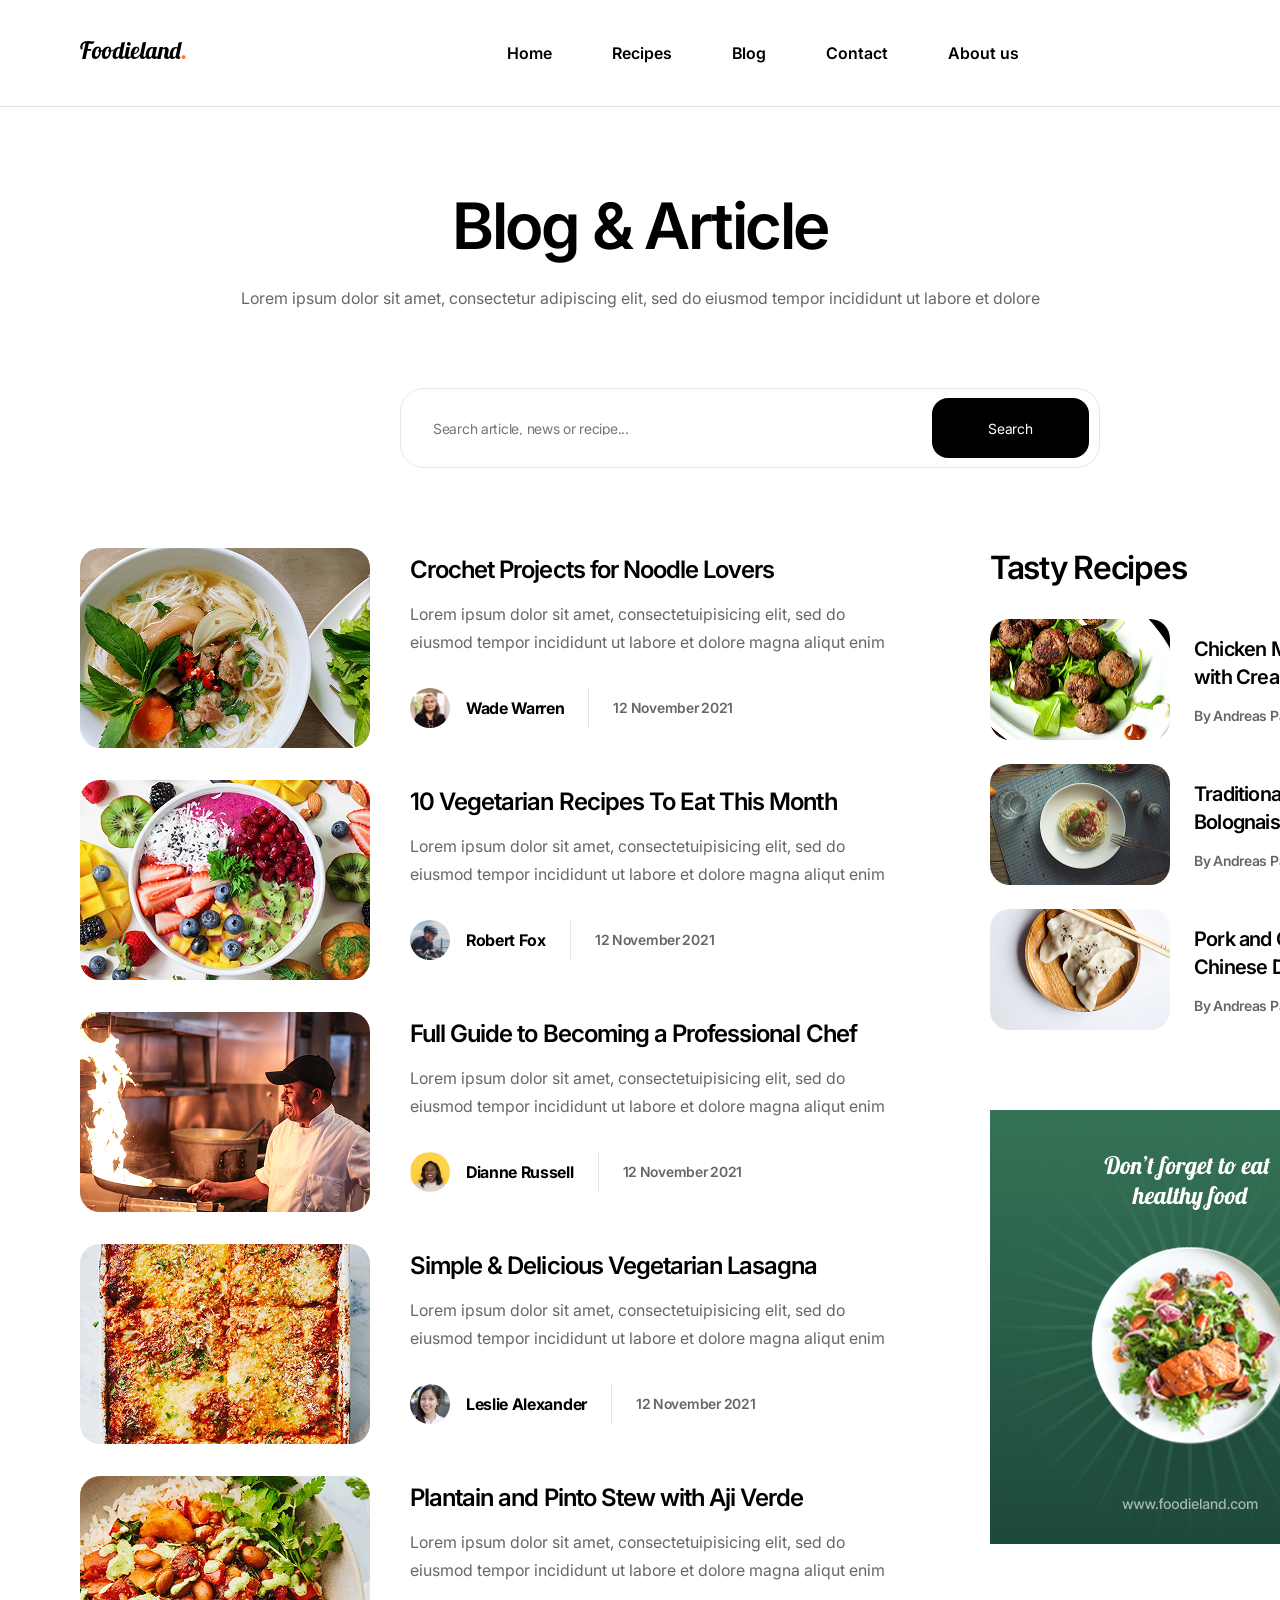
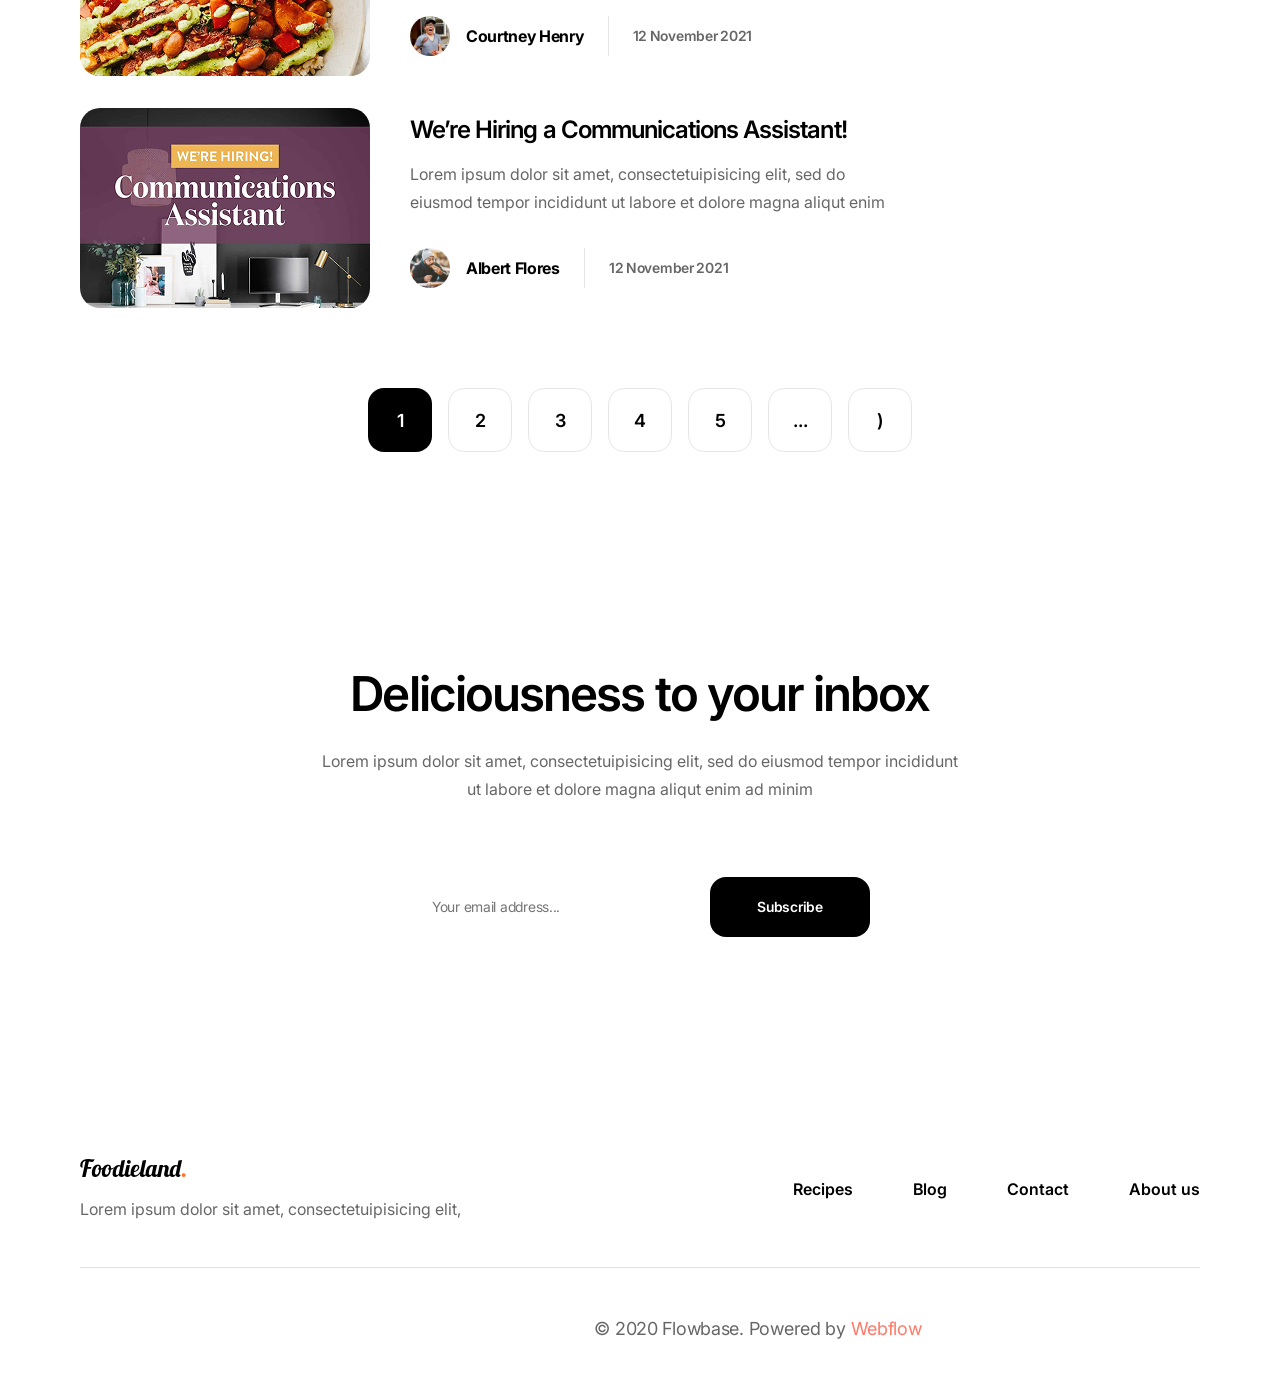
==== commit ecf2489e: "applied missing letter-spacing and fixed semantic issues" ====
--- a/blog.html
+++ b/blog.html
@@ -25,284 +25,299 @@
         </nav>
         <div class="social-links">
           <a href="facebook.com">
-            <img src="images/facebook.svg" alt="Facebook" />
+            <img src="images/facebook.svg" alt="Facebook icon" />
           </a>
           <a href="x.com">
-            <img src="images/twitter.svg" alt="X" />
+            <img src="images/twitter.svg" alt="X icon" />
           </a>
           <a href="Instagram.com">
-            <img src="images/instagram.svg" alt="Instagram" />
+            <img src="images/instagram.svg" alt="Instagram icon" />
           </a>
         </div>
       </div>
     </header>
 
-    <div class="container">
-      <main>
-        <section class="search-bar">
-          <div class="title">
-            <h1>Blog & Article</h1>
-            <p>
-              Lorem ipsum dolor sit amet, consectetur adipiscing elit, sed do
-              eiusmod tempor incididunt ut labore et dolore
-            </p>
-          </div>
-          <form>
-            <input
-              type="search"
-              placeholder="Search article, news or recipe..."
+    <main class="container">
+      <section class="search-bar">
+        <div class="title">
+          <h1>Blog & Article</h1>
+          <p>
+            Lorem ipsum dolor sit amet, consectetur adipiscing elit, sed do
+            eiusmod tempor incididunt ut labore et dolore
+          </p>
+        </div>
+        <form>
+          <input
+            type="search"
+            placeholder="Search article, news or recipe..."
+          />
+          <button type="submit">Search</button>
+        </form>
+      </section>
+
+      <div class="content">
+        <section class="articles">
+          <article>
+            <img
+              src="images/l1.png"
+              alt="Japanese food photo"
+              class="thumbnail"
             />
-            <button type="submit">Search</button>
-          </form>
+            <div class="details">
+              <div class="title">
+                <h3 class="name">
+                  <a href="">Crochet Projects for Noodle Lovers</a>
+                </h3>
+                <p class="caption">
+                  Lorem ipsum dolor sit amet, consectetuipisicing elit, sed do
+                  eiusmod tempor incididunt ut labore et dolore magna aliqut
+                  enim
+                </p>
+              </div>
+              <div class="profile">
+                <div class="avatar"></div>
+                <div class="publish">
+                  <p class="author">Wade Warren</p>
+                  <p class="date">12 November 2021</p>
+                </div>
+              </div>
+            </div>
+          </article>
+          <article>
+            <img
+              src="images/l2.png"
+              alt="Healthy food photo"
+              class="thumbnail"
+            />
+            <div class="details">
+              <div class="title">
+                <h3 class="name">
+                  <a href="">10 Vegetarian Recipes To Eat This Month</a>
+                </h3>
+                <p class="caption">
+                  Lorem ipsum dolor sit amet, consectetuipisicing elit, sed do
+                  eiusmod tempor incididunt ut labore et dolore magna aliqut
+                  enim
+                </p>
+              </div>
+              <div class="profile">
+                <div class="avatar"></div>
+                <div class="publish">
+                  <p class="author">Robert Fox</p>
+                  <p class="date">12 November 2021</p>
+                </div>
+              </div>
+            </div>
+          </article>
+          <article>
+            <img src="images/l3.png" alt="Chef photo" class="thumbnail" />
+            <div class="details">
+              <div class="title">
+                <h3 class="name">
+                  <a href="">Full Guide to Becoming a Professional Chef</a>
+                </h3>
+                <p class="caption">
+                  Lorem ipsum dolor sit amet, consectetuipisicing elit, sed do
+                  eiusmod tempor incididunt ut labore et dolore magna aliqut
+                  enim
+                </p>
+              </div>
+              <div class="profile">
+                <div class="avatar"></div>
+                <div class="publish">
+                  <p class="author">Dianne Russell</p>
+                  <p class="date">12 November 2021</p>
+                </div>
+              </div>
+            </div>
+          </article>
+          <article>
+            <img
+              src="images/l4.png"
+              alt="Vegetarian Lasagna photo"
+              class="thumbnail"
+            />
+            <div class="details">
+              <div class="title">
+                <h3 class="name">
+                  <a href="">Simple & Delicious Vegetarian Lasagna</a>
+                </h3>
+                <p class="caption">
+                  Lorem ipsum dolor sit amet, consectetuipisicing elit, sed do
+                  eiusmod tempor incididunt ut labore et dolore magna aliqut
+                  enim
+                </p>
+              </div>
+              <div class="profile">
+                <div class="avatar"></div>
+                <div class="publish">
+                  <p class="author">Leslie Alexander</p>
+                  <p class="date">12 November 2021</p>
+                </div>
+              </div>
+            </div>
+          </article>
+          <article>
+            <img src="images/l5.png" alt="Stew photo" class="thumbnail" />
+            <div class="details">
+              <div class="title">
+                <h3 class="name">
+                  <a href="">Plantain and Pinto Stew with Aji Verde</a>
+                </h3>
+                <p class="caption">
+                  Lorem ipsum dolor sit amet, consectetuipisicing elit, sed do
+                  eiusmod tempor incididunt ut labore et dolore magna aliqut
+                  enim
+                </p>
+              </div>
+              <div class="profile">
+                <div class="avatar"></div>
+                <div class="publish">
+                  <p class="author">Courtney Henry</p>
+                  <p class="date">12 November 2021</p>
+                </div>
+              </div>
+            </div>
+          </article>
+          <article>
+            <img
+              src="images/l6.png"
+              alt="promotional photo"
+              class="thumbnail"
+            />
+            <div class="details">
+              <div class="title">
+                <h3 class="name">
+                  <a href="">We’re Hiring a Communications Assistant!</a>
+                </h3>
+                <p class="caption">
+                  Lorem ipsum dolor sit amet, consectetuipisicing elit, sed do
+                  eiusmod tempor incididunt ut labore et dolore magna aliqut
+                  enim
+                </p>
+              </div>
+              <div class="profile">
+                <div class="avatar"></div>
+                <div class="publish">
+                  <p class="author">Albert Flores</p>
+                  <p class="date">12 November 2021</p>
+                </div>
+              </div>
+            </div>
+          </article>
         </section>
-
-        <div class="content">
-          <section class="articles">
+        <aside>
+          <h2>Tasty Recipes</h2>
+          <div class="suggestions">
             <article>
-              <img src="images/l1.png" alt="" class="thumbnail"/>
-              <div class="details">
-                <div class="title">
-                  <h3 class="name">
-                    <a href="">Crochet Projects for Noodle Lovers</a>
-                  </h3>
-                  <p class="caption">
-                    Lorem ipsum dolor sit amet, consectetuipisicing elit, sed do
-                    eiusmod tempor incididunt ut labore et dolore magna aliqut
-                    enim
-                  </p>
-                </div>
-                <div class="profile">
-                  <div class="avatar"></div>
-                  <div class="publish">
-                    <p class="author">Wade Warren</p>
-                    <p class="date">12 November 2021</p>
-                  </div>
-                </div>
+              <img src="images/s1.png" alt="Meatballs" class="thumbnail" />
+              <div class="attribution">
+                <h3>
+                  <a href="recipe.html">
+                    Chicken Meatballs with Cream Cheese
+                  </a>
+                </h3>
+                <p>By Andreas Paula</p>
               </div>
             </article>
             <article>
-              <img src="images/l2.png" alt="" class="thumbnail"/>
-              <div class="details">
-                <div class="title">
-                  <h3 class="name">
-                    <a href="">10 Vegetarian Recipes To Eat This Month</a>
-                  </h3>
-                  <p class="caption">
-                    Lorem ipsum dolor sit amet, consectetuipisicing elit, sed do
-                    eiusmod tempor incididunt ut labore et dolore magna aliqut
-                    enim
-                  </p>
-                </div>
-                <div class="profile">
-                  <div class="avatar"></div>
-                  <div class="publish">
-                    <p class="author">Robert Fox</p>
-                    <p class="date">12 November 2021</p>
-                  </div>
-                </div>
+              <img
+                src="images/s2.png"
+                alt="Japanese food photo"
+                class="thumbnail"
+              />
+              <div class="attribution">
+                <h3>
+                  <a href="recipe.html"> Traditional Bolognaise Ragu </a>
+                </h3>
+                <p>By Andreas Paula</p>
               </div>
             </article>
             <article>
-              <img src="images/l3.png" alt="" class="thumbnail"/>
-              <div class="details">
-                <div class="title">
-                  <h3 class="name">
-                    <a href="">Full Guide to Becoming a Professional Chef</a>
-                  </h3>
-                  <p class="caption">
-                    Lorem ipsum dolor sit amet, consectetuipisicing elit, sed do
-                    eiusmod tempor incididunt ut labore et dolore magna aliqut
-                    enim
-                  </p>
-                </div>
-                <div class="profile">
-                  <div class="avatar"></div>
-                  <div class="publish">
-                    <p class="author">Dianne Russell</p>
-                    <p class="date">12 November 2021</p>
-                  </div>
-                </div>
+              <img
+                src="images/s3.png"
+                alt="Japanese food photo"
+                class="thumbnail"
+              />
+              <div class="attribution">
+                <h3>
+                  <a href="recipe.html"> Pork and Chive Chinese Dumplings </a>
+                </h3>
+                <p>By Andreas Paula</p>
               </div>
             </article>
-            <article>
-              <img src="images/l4.png" alt="" class="thumbnail"/>
-              <div class="details">
-                <div class="title">
-                  <h3 class="name">
-                    <a href="">Simple & Delicious Vegetarian Lasagna</a>
-                  </h3>
-                  <p class="caption">
-                    Lorem ipsum dolor sit amet, consectetuipisicing elit, sed do
-                    eiusmod tempor incididunt ut labore et dolore magna aliqut
-                    enim
-                  </p>
-                </div>
-                <div class="profile">
-                  <div class="avatar"></div>
-                  <div class="publish">
-                    <p class="author">Leslie Alexander</p>
-                    <p class="date">12 November 2021</p>
-                  </div>
-                </div>
-              </div>
-            </article>
-            <article>
-              <img src="images/l5.png" alt="" class="thumbnail"/>
-              <div class="details">
-                <div class="title">
-                  <h3 class="name">
-                    <a href="">Plantain and Pinto Stew with Aji Verde</a>
-                  </h3>
-                  <p class="caption">
-                    Lorem ipsum dolor sit amet, consectetuipisicing elit, sed do
-                    eiusmod tempor incididunt ut labore et dolore magna aliqut
-                    enim
-                  </p>
-                </div>
-                <div class="profile">
-                  <div class="avatar"></div>
-                  <div class="publish">
-                    <p class="author">Courtney Henry</p>
-                    <p class="date">12 November 2021</p>
-                  </div>
-                </div>
-              </div>
-            </article>
-            <article>
-              <img src="images/l6.png" alt="" class="thumbnail"/>
-              <div class="details">
-                <div class="title">
-                  <h3 class="name">
-                    <a href="">We’re Hiring a Communications Assistant!</a>
-                  </h3>
-                  <p class="caption">
-                    Lorem ipsum dolor sit amet, consectetuipisicing elit, sed do
-                    eiusmod tempor incididunt ut labore et dolore magna aliqut
-                    enim
-                  </p>
-                </div>
-                <div class="profile">
-                  <div class="avatar"></div>
-                  <div class="publish">
-                    <p class="author">Albert Flores</p>
-                    <p class="date">12 November 2021</p>
-                  </div>
-                </div>
-              </div>
-            </article>
-          </section>
-          <aside>
-            <h2>Tasty Recipes</h2>
-            <div class="suggestions">
-              <article>
-                <img src="images/s1.png" alt="" class="thumbnail">
-                <div class="desc">
-                    <h3>
-                        <a href="">
-                            Chicken Meatballs with Cream Cheese 
-                        </a>
-                    </h3>
-                    <p>
-                        By Andreas Paula
-                    </p>
-                </div>
-              </article>
-              <article><img src="images/s2.png" alt="" class="thumbnail">
-                <div class="desc">
-                    <h3>
-                        <a href="">
-                            Traditional Bolognaise Ragu
-                        </a>
-                    </h3>
-                    <p>
-                        By Andreas Paula
-                    </p>
-                </div></article>
-              <article><img src="images/s3.png" alt="" class="thumbnail">
-                <div class="desc">
-                    <h3>
-                        <a href="">
-                            Pork and Chive Chinese Dumplings
-                        </a>
-                    </h3>
-                    <p>
-                        By Andreas Paula
-                    </p>
-                </div></article>
-            </div>
-            <a class="ad" href=""></a>
-          </aside>
-        </div>
-
-        <nav class="pagination">
-          <a href="">1</a>
-          <a href="">2</a>
-          <a href="">3</a>
-          <a href="">4</a>
-          <a href="">5</a>
-          <a href="">...</a>
-          <a href="">)</a>
-        </nav>
-
-        <section class="newsletter">
-          <div class="motto">
-            <h6>Deliciousness to your inbox</h6>
-            <p>
-              Lorem ipsum dolor sit amet, consectetuipisicing elit, sed do
-              eiusmod tempor incididunt ut labore et dolore magna aliqut enim ad
-              minim
-            </p>
           </div>
-          <form class="input">
-            <input type="email" placeholder="Your email address..." />
-            <button type="submit">Subscribe</button>
-          </form>
-        </section>
-      </main>
-
-      <footer>
-        <div class="footer-row footer-top">
-          <div class="brand">
-            <div class="logo">
-              <span class="logo-text"
-                >Foodieland<span class="logo-accent">.</span></span
-              >
-            </div>
-
-            <p class="lorem">
-              Lorem ipsum dolor sit amet, consectetuipisicing elit,
-            </p>
-          </div>
-
-          <nav>
-            <a href="recipes.html">Recipes</a>
-            <a href="blog.html">Blog</a>
-            <a href="contact.html">Contact</a>
-            <a href="about_us.html">About us</a>
-          </nav>
-        </div>
-
-        <div class="footer-row footer-bottom">
-          <div class="copyright">
-            <span
-              >© 2020 Flowbase. Powered by
-              <span class="copyright-accent">Webflow</span></span
+          <a class="ad" href="index.html"></a>
+        </aside>
+      </div>
+
+      <nav class="pagination">
+        <a href="">1</a>
+        <a href="">2</a>
+        <a href="">3</a>
+        <a href="">4</a>
+        <a href="">5</a>
+        <a href="">...</a>
+        <a href="">)</a>
+      </nav>
+
+      <section class="newsletter">
+        <div class="motto">
+          <h6>Deliciousness to your inbox</h6>
+          <p>
+            Lorem ipsum dolor sit amet, consectetuipisicing elit, sed do eiusmod
+            tempor incididunt ut labore et dolore magna aliqut enim ad minim
+          </p>
+        </div>
+        <form class="input">
+          <input type="email" placeholder="Your email address..." />
+          <button type="submit">Subscribe</button>
+        </form>
+      </section>
+    </main>
+
+    <footer>
+      <div class="footer-row footer-top">
+        <div class="brand">
+          <div class="logo">
+            <span class="logo-text"
+              >Foodieland<span class="logo-accent">.</span></span
             >
           </div>
 
-          <div class="social-links">
-            <a href="facebook.com">
-              <img src="images/facebook.svg" alt="Facebook" />
-            </a>
-            <a href="x.com">
-              <img src="images/twitter.svg" alt="X" />
-            </a>
-            <a href="Instagram.com">
-              <img src="images/instagram.svg" alt="Instagram" />
-            </a>
-          </div>
-        </div>
-      </footer>
-    </div>
+          <p class="lorem">
+            Lorem ipsum dolor sit amet, consectetuipisicing elit,
+          </p>
+        </div>
+
+        <nav>
+          <a href="recipes.html">Recipes</a>
+          <a href="blog.html">Blog</a>
+          <a href="contact.html">Contact</a>
+          <a href="about_us.html">About us</a>
+        </nav>
+      </div>
+
+      <div class="footer-row footer-bottom">
+        <div class="copyright">
+          <span
+            >© 2020 Flowbase. Powered by
+            <span class="copyright-accent">Webflow</span></span
+          >
+        </div>
+
+        <div class="social-links">
+          <a href="facebook.com">
+            <img src="images/facebook.svg" alt="Facebook icon" />
+          </a>
+          <a href="x.com">
+            <img src="images/twitter.svg" alt="X icon" />
+          </a>
+          <a href="Instagram.com">
+            <img src="images/instagram.svg" alt="Instagram icon" />
+          </a>
+        </div>
+      </div>
+    </footer>
   </body>
 </html>
--- a/styles/common.css
+++ b/styles/common.css
@@ -23,10 +23,34 @@
   font-style: normal;
 }
 
+/* general styles */
+
 * {
   margin: 0;
   padding: 0;
   box-sizing: border-box;
+}
+
+main * {
+  font-family: "Inter", sans-serif;
+}
+
+main {
+  display: flex;
+  flex-direction: column;
+}
+
+header {
+  border-bottom: 1px solid #e0e0e0;
+}
+
+footer,
+.container {
+  margin: 0px 80px;
+}
+
+a {
+  text-decoration: none;
 }
 
 button {
@@ -59,27 +83,6 @@
   -webkit-appearance: none;
 }
 
-a {
-  text-decoration: none;
-}
-
-header {
-  border-bottom: 1px solid #e0e0e0;
-}
-
-main {
-  display: flex;
-  flex-direction: column; 
-}
-
-main * {
-  font-family: "Inter", sans-serif;
-}
-
-body > .container {
-  margin: 0px 80px;
-}
-
 /* header styles */
 
 header .container {
@@ -87,6 +90,20 @@
   align-items: center;
   margin: 40px 80px;
 }
+
+header nav {
+  display: flex;
+  gap: 60px;
+}
+
+header .social-links {
+  display: flex;
+  gap: 40px;
+  align-items: center;
+  margin-left: 311px;
+}
+
+/* header & footer styles */
 
 .logo-text {
   font-family: "Lobster", cursive;
@@ -103,11 +120,6 @@
   margin-right: 320px;
 }
 
-header nav {
-  display: flex;
-  gap: 60px;
-}
-
 nav a {
   color: black;
   font-size: 16px;
@@ -116,13 +128,6 @@
   font-family: "Inter", sans-serif;
 }
 
-header .social-links {
-  display: flex;
-  gap: 40px;
-  align-items: center;
-  margin-left: 311px;
-}
-
 .social-links img {
   width: 23px;
   height: 23px;
@@ -167,13 +172,14 @@
 }
 
 .suggestions a {
-    font-size: 20px;
-    letter-spacing: -0.8px;
-    line-height: 28px;
+  font-size: 20px;
+  letter-spacing: -0.8px;
+  line-height: 28px;
 }
 
 aside h2 {
-  font-size: 2rem;
+  font-size: 32px;
+  letter-spacing: -1.28px;
   font-weight: 600;
   margin-bottom: 32px;
 }
@@ -183,18 +189,18 @@
   gap: 24px;
 }
 
-.desc {
+.attribution {
   padding: 16px 0px;
   display: flex;
   flex-direction: column;
   gap: 16px;
 }
 
-.desc h3 {
-  width: 12rem;
-}
-
-.desc p {
+.attribution h3 {
+  width: 192px;
+}
+
+.attribution p {
   color: rgba(0, 0, 0, 0.6);
   font-size: 14px;
   font-weight: 600;
@@ -207,7 +213,6 @@
   margin-top: 80px;
 }
 
-
 /* profile styles */
 
 .publish {
@@ -230,7 +235,6 @@
   letter-spacing: -0.28px;
 }
 
-
 /* advertisment styles */
 
 main section .ad,
@@ -238,7 +242,6 @@
   background-image: url(../images/ad.png);
 }
 
-
 /* recommendation section styles */
 
 .daily {
@@ -248,28 +251,29 @@
   gap: 80px;
 }
 
-.daily .desco {
+.daily .description {
   display: flex;
   gap: 153px;
 }
 
-.daily .desco h2 {
+.daily .description h2 {
   font-weight: 600;
   font-size: 48px;
+  letter-spacing: -1.92px;
   width: 544px;
 }
 
-.daily .desco p {
+.daily .description p {
   margin-top: 30px;
   font-weight: 400;
   line-height: 28px;
   font-size: 16px;
   color: rgba(0, 0, 0, 0.6);
-  width: 36rem;
+  width: 576px;
 }
 
 .daily .recipes-grid {
-  row-gap: 3.5rem;
+  row-gap: 56px;
   display: grid;
   grid-template-columns: repeat(4, 290px);
   grid-template-rows: repeat(2, 1fr);
@@ -355,7 +359,6 @@
   width: 290px;
 }
 
-
 /* newsletter section styles */
 
 .newsletter {
@@ -372,8 +375,9 @@
 }
 
 .newsletter .motto h6 {
-  font-weight: 700;
+  font-weight: 600;
   font-size: 48px;
+  letter-spacing: -1.92px;
 }
 
 .newsletter .motto p {
@@ -381,7 +385,7 @@
   margin-bottom: 64px;
   font-weight: 400;
   font-size: 16px;
-  width: 40rem;
+  width: 640px;
   line-height: 28px;
   color: rgba(0, 0, 0, 0.6);
 }
@@ -402,6 +406,7 @@
   border: none;
   font-weight: 400;
   font-size: 14px;
+  letter-spacing: -0.28px;
   margin-left: 32px;
   text-decoration: none;
 }
@@ -412,10 +417,9 @@
   width: 480px;
   display: flex;
   align-items: center;
-  border-radius: 1.5rem;
+  border-radius: 24px;
   justify-content: space-between;
 }
-
 
 /* footer styles */
 
@@ -453,7 +457,6 @@
   margin-top: 48px;
   padding-top: 48px;
   border-top: 1px solid #e0e0e0;
-  
 }
 
 .copyright {
--- a/styles/blog_styles.css
+++ b/styles/blog_styles.css
@@ -1,183 +1,186 @@
 /* search section styles */
 
 .search-bar {
-    display: flex;
-    flex-direction: column;
-    gap: 80px;
-    margin: 80px 0px;
+  display: flex;
+  flex-direction: column;
+  gap: 80px;
+  margin: 80px 0px;
 }
 
 .search-bar .title {
-    display: flex;
-    flex-direction: column;
-    gap: 24px;
-    text-align: center;
+  display: flex;
+  flex-direction: column;
+  gap: 24px;
+  text-align: center;
 }
 
 .search-bar .title h1 {
-    font-size: 64px;
-    font-weight: 600;
-    letter-spacing: -2.56px;
+  font-size: 64px;
+  font-weight: 600;
+  letter-spacing: -2.56px;
 }
 
-.title p {
-    color: rgba(0, 0, 0, 0.6);
-    font-size: 16px;
+.search-bar .title p {
+  color: rgba(0, 0, 0, 0.6);
+  font-size: 16px;
 }
 
 .search-bar form {
-    display: flex;
-    margin: 0 20rem;
-    width: 700px;
-    height: 80px;
-    border-radius: 24px;
-    border: 1px solid rgba(0, 0, 0, 0.1);
+  display: flex;
+  margin: 0 320px;
+  width: 700px;
+  height: 80px;
+  border-radius: 24px;
+  border: 1px solid rgba(0, 0, 0, 0.1);
 }
 
 .search-bar input {
-    width: 100%;
-    font-size: 14px;
-    letter-spacing: -0.28px;
-    margin: 32px 0px 32px 32px;
+  width: 100%;
+  font-size: 14px;
+  letter-spacing: -0.28px;
+  margin: 32px 0px 32px 32px;
 }
 
 .search-bar button {
-    background-color: black;
-    color: white;
-    border-radius: 16px;
-    font-weight: 400;
-    font-size: 14px;
-    letter-spacing: -0.28px;
-    width: 220px;
-    height: 60px;
-    margin: 9px 10px 10px 0px;
+  background-color: black;
+  color: white;
+  border-radius: 16px;
+  font-weight: 400;
+  font-size: 14px;
+  letter-spacing: -0.28px;
+  width: 220px;
+  height: 60px;
+  margin: 9px 10px 10px 0px;
 }
-
 
 /* content section styles*/
 
 .content .thumbnail {
-    border-radius: 20px;
+  border-radius: 20px;
 }
 
 .articles {
-    display: flex;
-    flex-direction: column;
-    gap: 32px;
+  display: flex;
+  flex-direction: column;
+  gap: 32px;
 }
 
 .articles article {
-    display: flex;
-    gap: 40px;
-    max-width: fit-content;
-    max-height: fit-content;
-    align-items: center;
+  display: flex;
+  gap: 40px;
+  max-width: fit-content;
+  max-height: fit-content;
+  align-items: center;
 }
 
 .articles .details {
-    min-width: 20rem;
-    display: flex;
-    gap: 32px;
-    flex-direction: column;
-    max-height: fit-content;
+  min-width: 320px;
+  display: flex;
+  gap: 32px;
+  flex-direction: column;
+  max-height: fit-content;
+}
+
+.articles .title p {
+  color: rgba(0, 0, 0, 0.6);
+  font-size: 16px;
 }
 
 .articles .details .name {
-    font-weight: 600;
-    margin-bottom: 16px;
-    font-size: 24px;
-    letter-spacing: -0.96px;
-    text-align: start;
+  font-weight: 600;
+  margin-bottom: 16px;
+  font-size: 24px;
+  letter-spacing: -0.96px;
+  text-align: start;
 }
 
-.name a {
-    color: black;
+.articles .name a {
+  color: black;
 }
 
 .articles .details .caption {
-    width: 30rem;
-    text-align: start;
-    font-size: 16px;
-    line-height: 28px;
+  width: 480px;
+  text-align: start;
+  font-size: 16px;
+  line-height: 28px;
 }
 
 .articles .profile {
-    margin-bottom: 14px;
+  margin-bottom: 14px;
 }
 
 .articles .avatar {
-    width: 40px;
-    background-position: center;
-    background-repeat: no-repeat;
-    height: 40px;
+  width: 40px;
+  background-position: center;
+  background-repeat: no-repeat;
+  height: 40px;
 }
 
 .articles .publish {
-    display: flex;
-    flex-direction: row;
-    gap: 24px;
-    align-items: center;
+  display: flex;
+  flex-direction: row;
+  gap: 24px;
+  align-items: center;
 }
 
 .articles .publish .author {
-    padding: 10px 0;
-    font-size: 16px;
-    height: 40px;
-    letter-spacing: -0.32px;
-    border-right: 1px solid rgba(0, 0, 0, 0.1);
-    padding-right: 24px;
-    font-weight: 700;
-    color: black;
+  padding: 10px 0;
+  font-size: 16px;
+  height: 40px;
+  letter-spacing: -0.32px;
+  border-right: 1px solid rgba(0, 0, 0, 0.1);
+  padding-right: 24px;
+  font-weight: 700;
+  color: black;
 }
 
-.articles  article:nth-child(1) .avatar {
-    background-image: url(../images/la1.svg);
+.articles article:nth-child(1) .avatar {
+  background-image: url(../images/la1.svg);
 }
 
-.articles  article:nth-child(2) .avatar {
-    background-image: url(../images/la2.svg);
+.articles article:nth-child(2) .avatar {
+  background-image: url(../images/la2.svg);
 }
 
-.articles  article:nth-child(3) .avatar {
-    background-image: url(../images/la3.svg);
+.articles article:nth-child(3) .avatar {
+  background-image: url(../images/la3.svg);
 }
 
-.articles  article:nth-child(4) .avatar {
-    background-image: url(../images/la4.svg);
+.articles article:nth-child(4) .avatar {
+  background-image: url(../images/la4.svg);
 }
 
-.articles  article:nth-child(5) .avatar {
-    background-image: url(../images/la5.svg);
+.articles article:nth-child(5) .avatar {
+  background-image: url(../images/la5.svg);
 }
 
-.articles  article:nth-child(6) .avatar {
-    background-image: url(../images/la6.svg);
+.articles article:nth-child(6) .avatar {
+  background-image: url(../images/la6.svg);
 }
-
 
 /* pagination styles */
 
 .pagination {
-    display: flex;
-    justify-content: center;
-    max-width: fit-content;
-    margin: 0 auto;
-    margin-top: 80px;
-    gap: 16px;
+  display: flex;
+  justify-content: center;
+  max-width: fit-content;
+  margin: 0 auto;
+  margin-top: 80px;
+  gap: 16px;
 }
 
 .pagination a {
-    color: black;
-    width: 64px;
-    height: 64px;
-    text-align: center;
-    padding-top: 1.3rem;
-    font-size: 1.2rem;
-    border-radius: 1rem;
-    border: 1px solid rgba(0, 0, 0, 0.1);
+  color: black;
+  width: 64px;
+  height: 64px;
+  text-align: center;
+  padding-top: 21px;
+  font-size: 18px;
+  border-radius: 16px;
+  border: 1px solid rgba(0, 0, 0, 0.1);
 }
 
 .pagination a:first-child {
-    color: white;
-    background-color: black;
-}+  color: white;
+  background-color: black;
+}
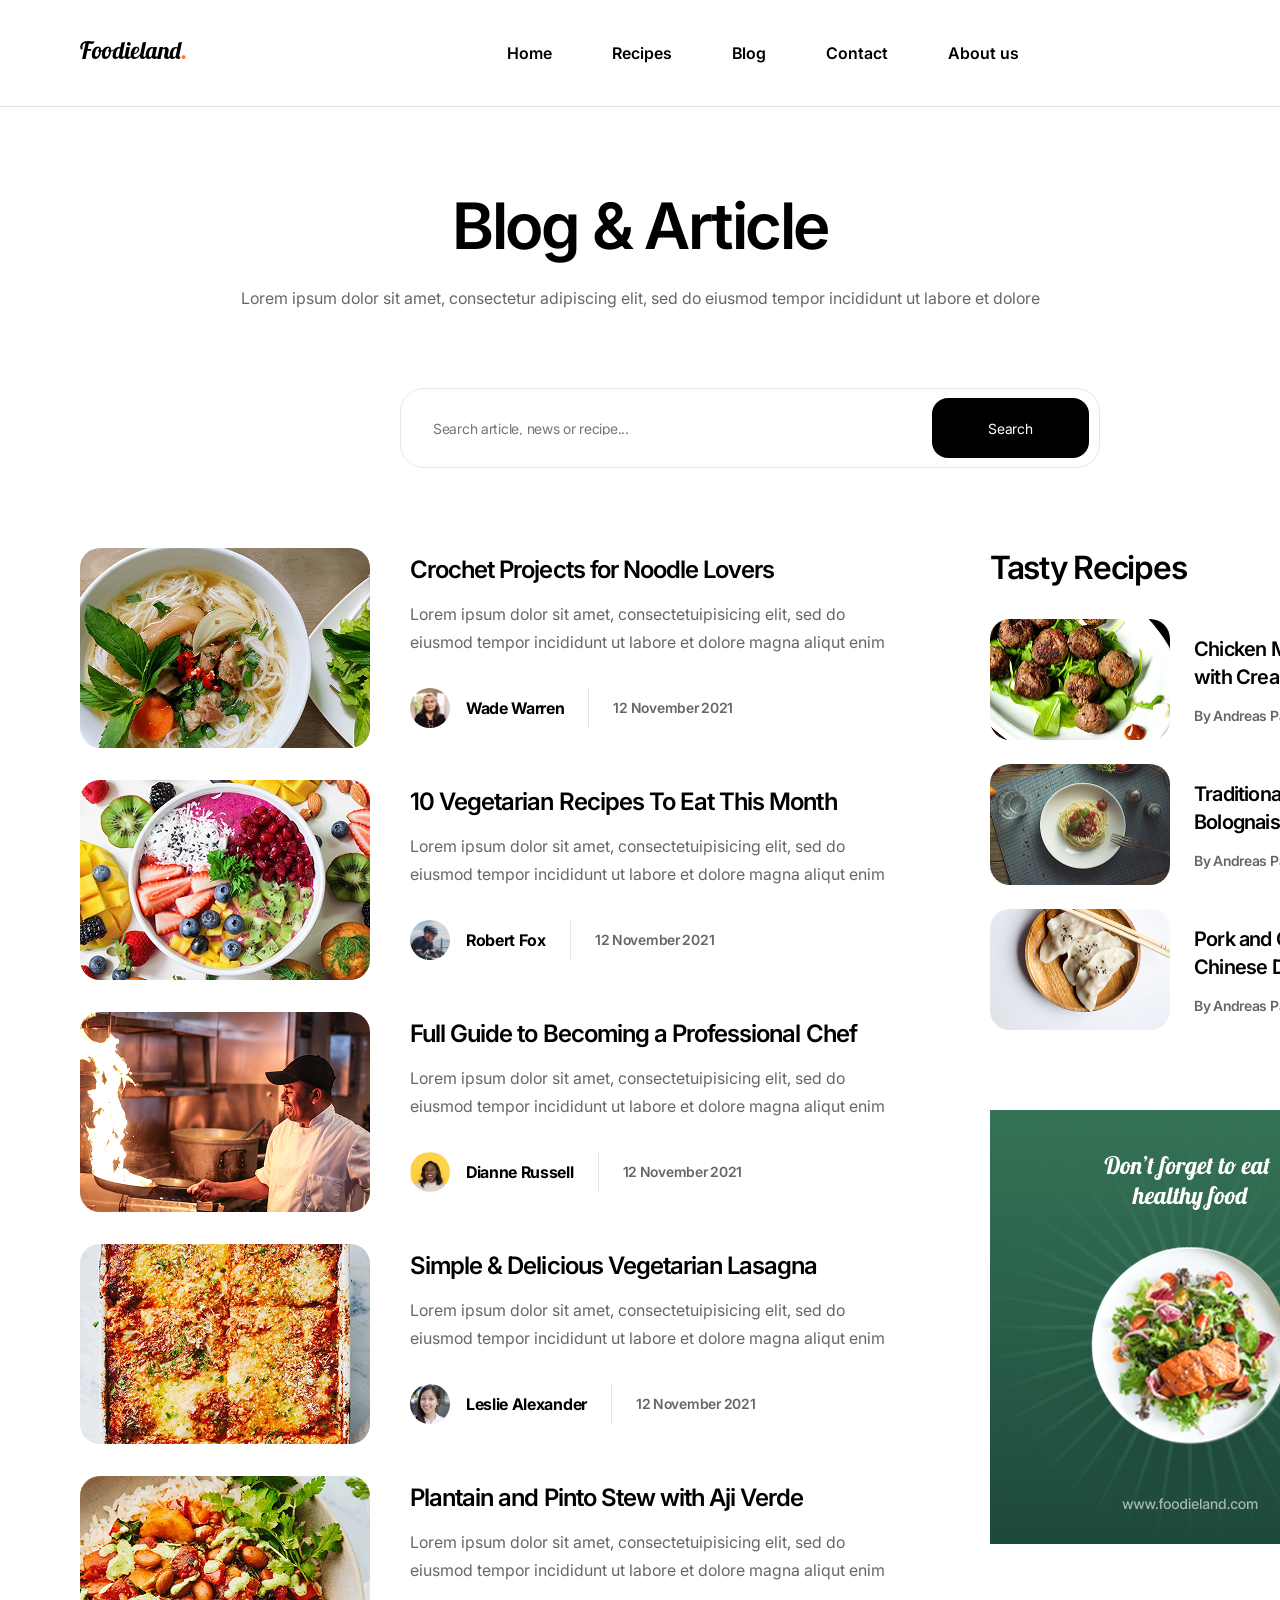
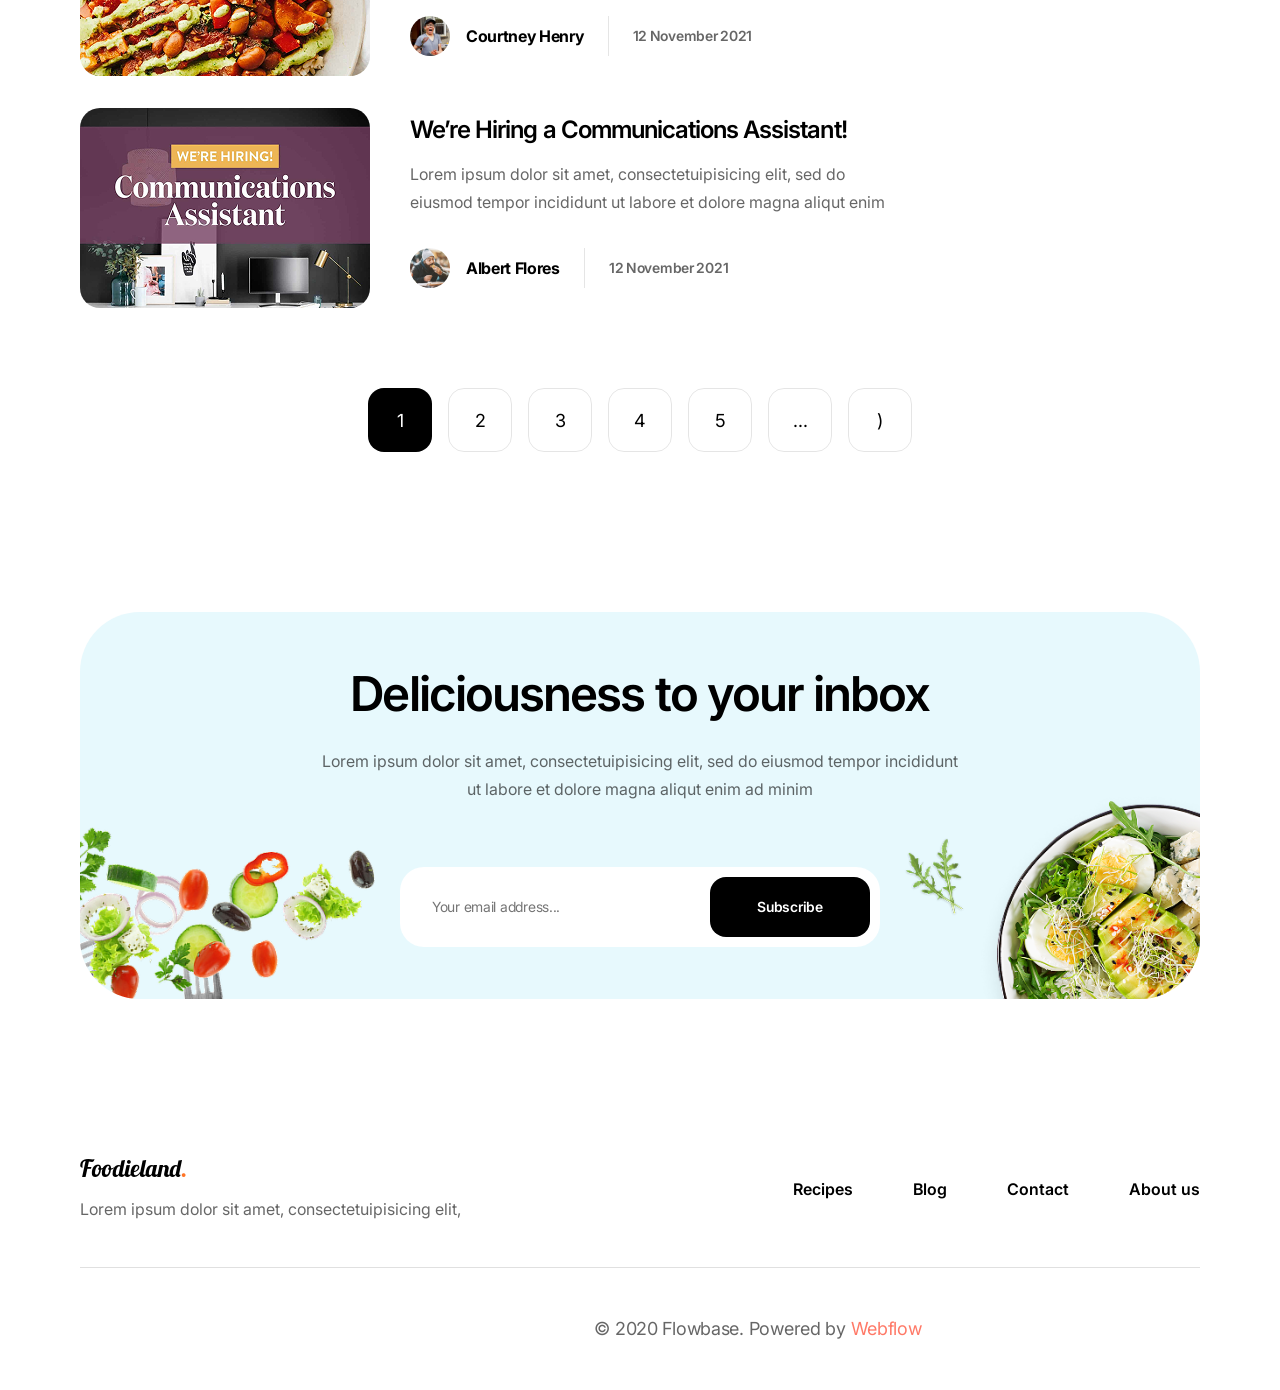
==== commit b4fc41b9: "added javascript functionality and design pics" ====
--- a/blog.html
+++ b/blog.html
@@ -6,6 +6,7 @@
     <title>Blog List Page</title>
     <link rel="stylesheet" href="styles/common.css" />
     <link rel="stylesheet" href="styles/blog_styles.css" />
+    
   </head>
 
   <body>
@@ -17,12 +18,12 @@
           >
         </div>
         <nav>
-          <a href="index.html">Home</a>
-          <a href="recipes.html">Recipes</a>
-          <a href="blog.html">Blog</a>
-          <a href="contact.html">Contact</a>
-          <a href="about_us.html">About us</a>
-        </nav>
+  <a href="index.html" data-page="index.html">Home</a>
+  <a href="recipe.html" data-page="recipe.html">Recipes</a>
+  <a href="blog.html" data-page="blog.html">Blog</a>
+  <a href="contact.html" data-page="contact.html">Contact</a>
+  <a href="about_us.html" data-page="about_us.html">About us</a>
+</nav>
         <div class="social-links">
           <a href="facebook.com">
             <img src="images/facebook.svg" alt="Facebook icon" />
@@ -66,7 +67,7 @@
             <div class="details">
               <div class="title">
                 <h3 class="name">
-                  <a href="">Crochet Projects for Noodle Lovers</a>
+                  <a href="blogPost.html">Crochet Projects for Noodle Lovers</a>
                 </h3>
                 <p class="caption">
                   Lorem ipsum dolor sit amet, consectetuipisicing elit, sed do
@@ -252,13 +253,13 @@
       </div>
 
       <nav class="pagination">
-        <a href="">1</a>
-        <a href="">2</a>
-        <a href="">3</a>
-        <a href="">4</a>
-        <a href="">5</a>
-        <a href="">...</a>
-        <a href="">)</a>
+        <button type="button" data-page="1" class="active">1</button>
+        <button type="button" data-page="2">2</button>
+        <button type="button" data-page="3">3</button>
+        <button type="button">4</button>
+        <button type="button">5</button>
+        <button type="button">...</button>
+        <button type="button">)</button>
       </nav>
 
       <section class="newsletter">
@@ -291,11 +292,11 @@
         </div>
 
         <nav>
-          <a href="recipes.html">Recipes</a>
-          <a href="blog.html">Blog</a>
-          <a href="contact.html">Contact</a>
-          <a href="about_us.html">About us</a>
-        </nav>
+  <a href="recipe.html" data-page="recipe.html">Recipes</a>
+  <a href="blog.html" data-page="blog.html">Blog</a>
+  <a href="contact.html" data-page="contact.html">Contact</a>
+  <a href="about_us.html" data-page="about_us.html">About us</a>
+</nav>
       </div>
 
       <div class="footer-row footer-bottom">
@@ -319,5 +320,7 @@
         </div>
       </div>
     </footer>
+    <script src="scripts/common.js"></script>
+    <script src="scripts/blog_script.js"></script>
   </body>
 </html>
--- a/styles/common.css
+++ b/styles/common.css
@@ -75,7 +75,7 @@
   border: none;
 }
 
-input:focus {
+input:focus,textarea:focus {
   outline: none;
 }
 
@@ -363,10 +363,13 @@
 
 .newsletter {
   margin-top: 160px;
-  background-image: url("../images/newsletter.svg");
-  background-size: 100% 100%;
+  background-image: url("../images/newsletter-cover.png");
+  border-radius: 60px;
+  background-color: #e7f9fd;
   aspect-ratio: 1280/442;
+  background-size: 100% auto;
   background-repeat: no-repeat;
+  background-position: bottom;
   display: flex;
   flex-direction: column;
   align-items: center;
--- a/styles/blog_styles.css
+++ b/styles/blog_styles.css
@@ -1,3 +1,9 @@
+/* utility styles*/
+
+.hidden {
+  display: none !important ;
+}
+
 /* search section styles */
 
 .search-bar {
@@ -169,18 +175,17 @@
   gap: 16px;
 }
 
-.pagination a {
+.pagination button {
   color: black;
   width: 64px;
   height: 64px;
   text-align: center;
-  padding-top: 21px;
   font-size: 18px;
   border-radius: 16px;
   border: 1px solid rgba(0, 0, 0, 0.1);
 }
 
-.pagination a:first-child {
+.pagination button.active {
   color: white;
   background-color: black;
 }
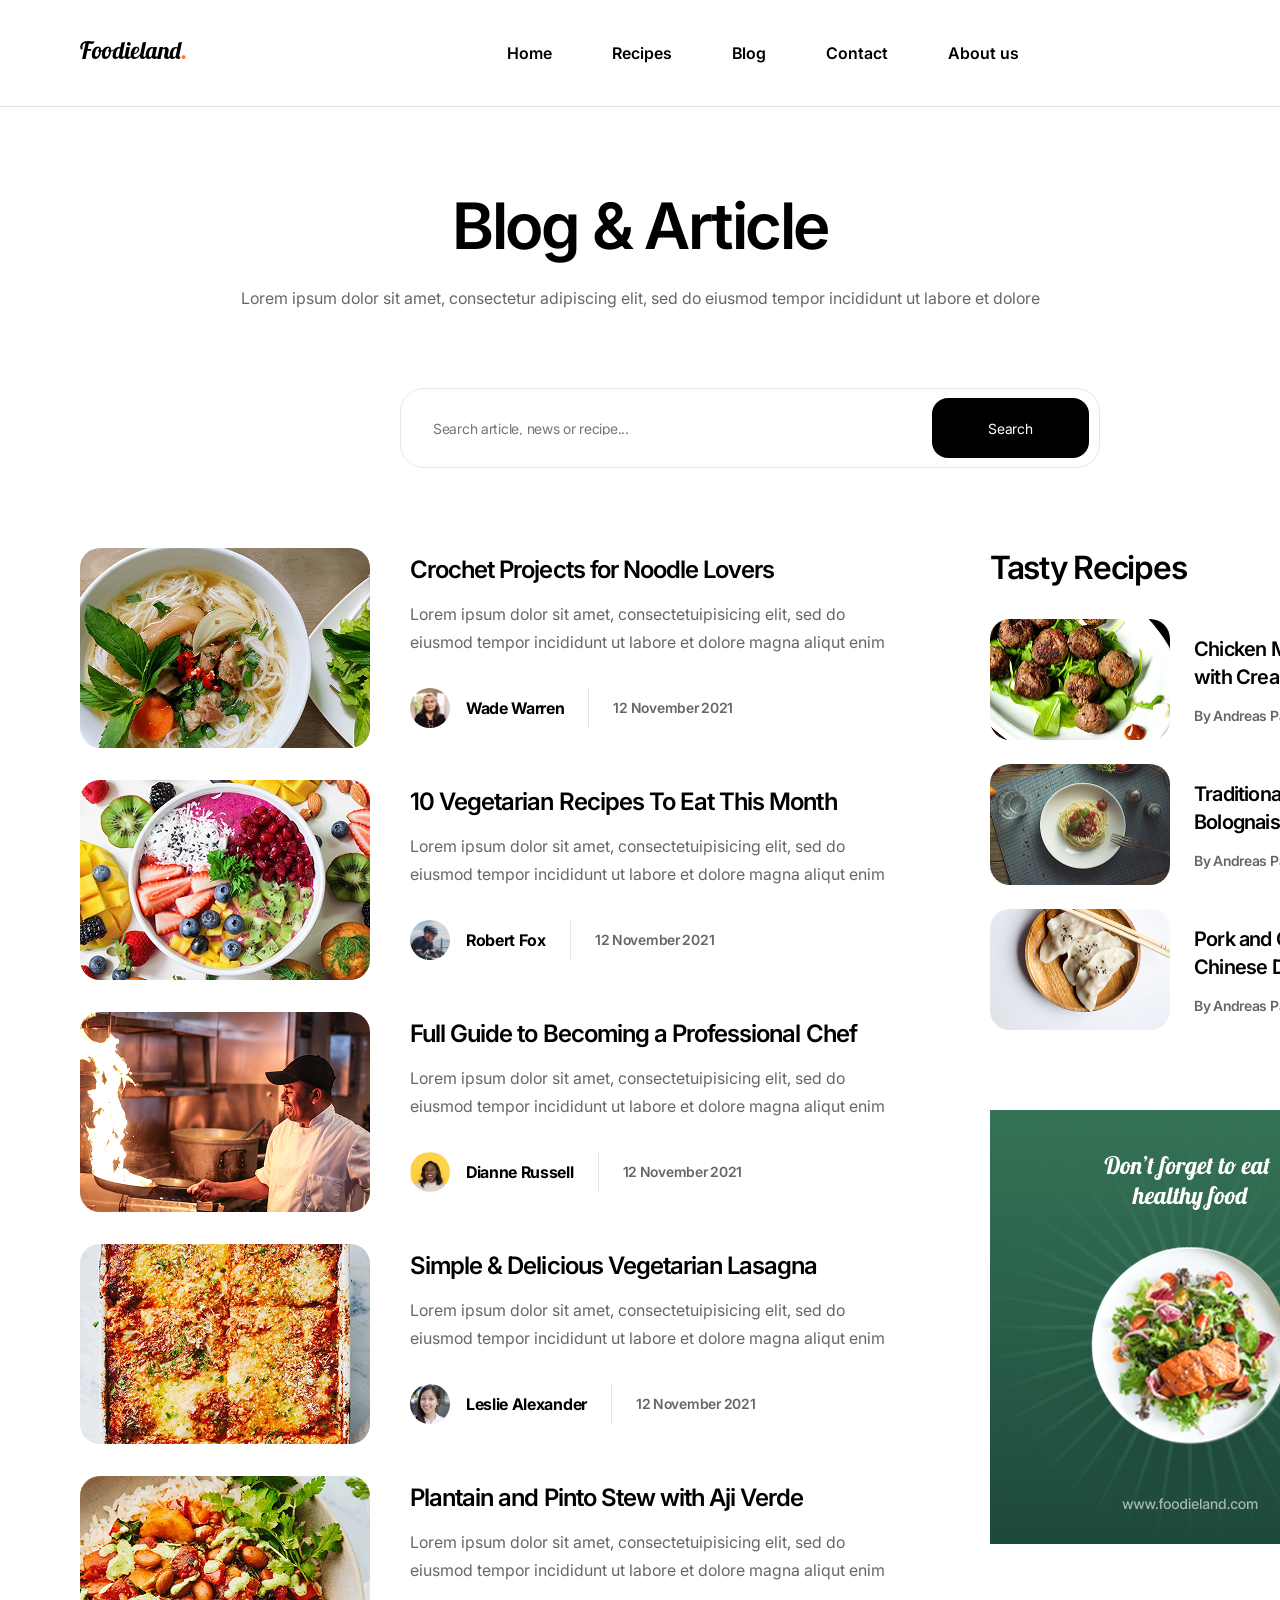
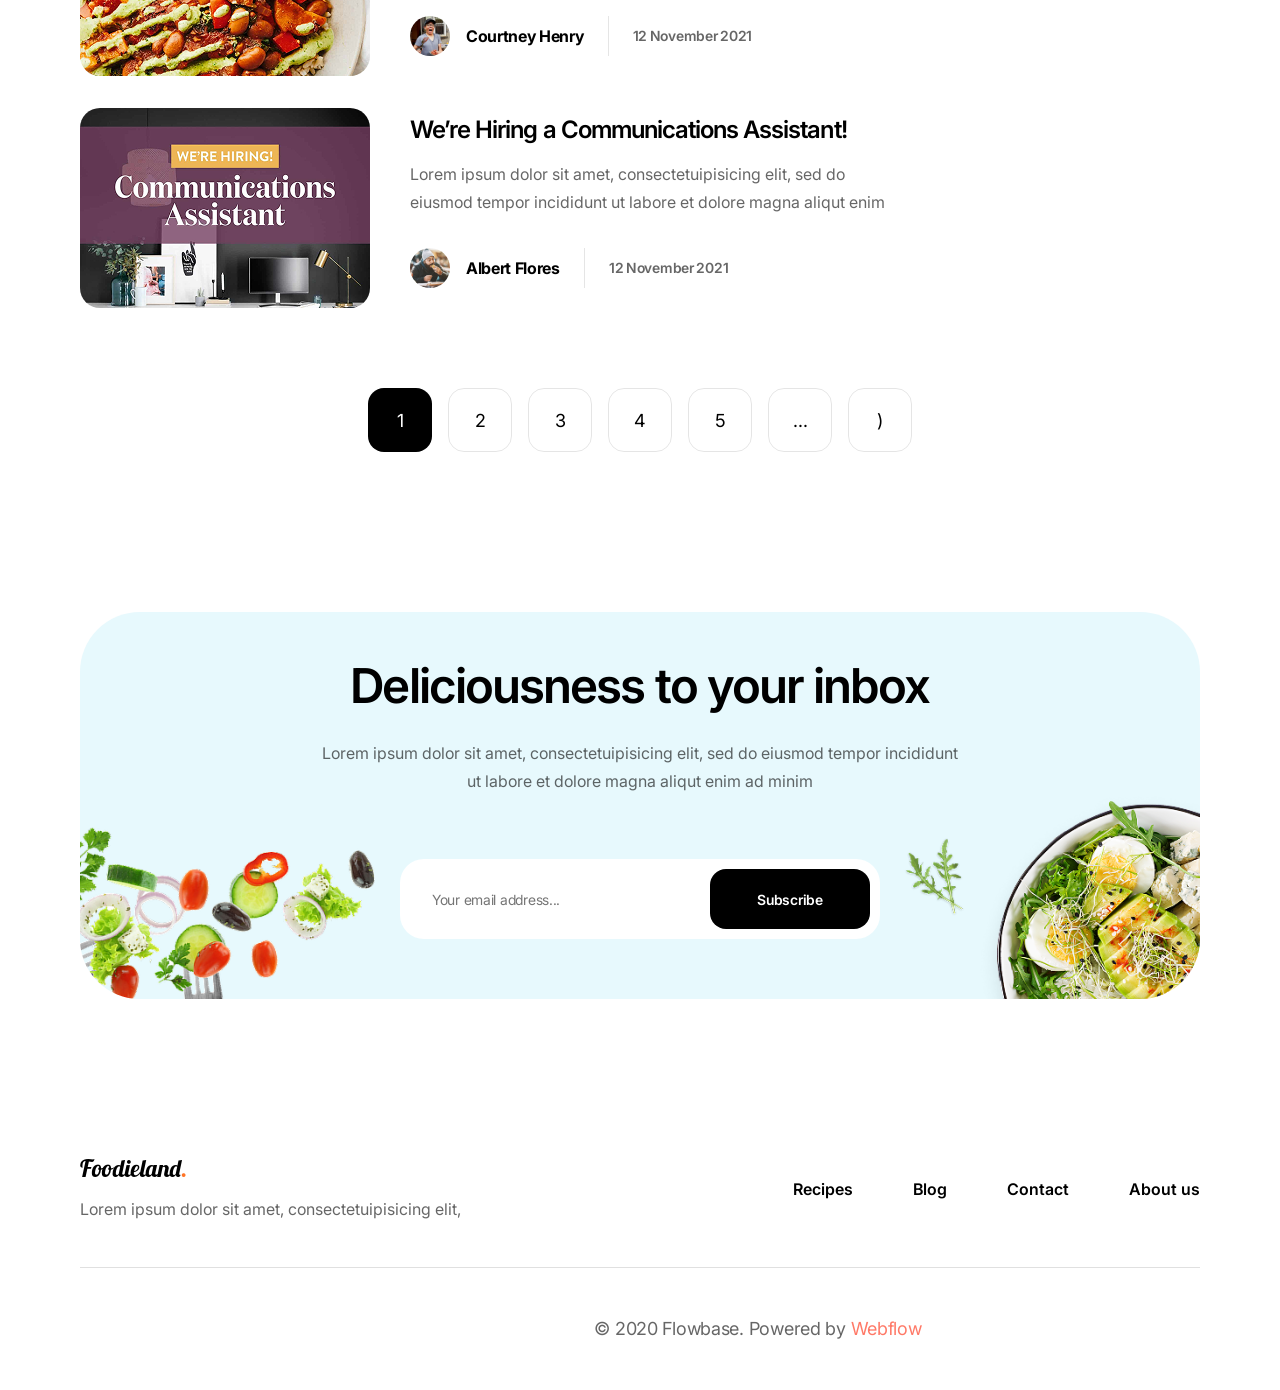
==== commit 09c9cb8a: "added dynamic content loading and mobile support" ====
--- a/blog.html
+++ b/blog.html
@@ -11,32 +11,50 @@
 
   <body>
     <header>
-      <div class="container">
-        <div class="logo">
-          <span class="logo-text"
-            >Foodieland<span class="logo-accent">.</span></span
-          >
-        </div>
-        <nav>
-  <a href="index.html" data-page="index.html">Home</a>
-  <a href="recipe.html" data-page="recipe.html">Recipes</a>
-  <a href="blog.html" data-page="blog.html">Blog</a>
-  <a href="contact.html" data-page="contact.html">Contact</a>
-  <a href="about_us.html" data-page="about_us.html">About us</a>
-</nav>
-        <div class="social-links">
-          <a href="facebook.com">
-            <img src="images/facebook.svg" alt="Facebook icon" />
-          </a>
-          <a href="x.com">
-            <img src="images/twitter.svg" alt="X icon" />
-          </a>
-          <a href="Instagram.com">
-            <img src="images/instagram.svg" alt="Instagram icon" />
-          </a>
-        </div>
+  <div class="container">
+    <div class="logo">
+      <span class="logo-text">Foodieland<span class="logo-accent">.</span></span>
+    </div>
+
+    <nav class="nav-menu">
+      <a href="index.html" data-page="index.html">Home</a>
+      <a href="recipe.html" data-page="recipe.html">Recipes</a>
+      <a href="blog.html" data-page="blog.html">Blog</a>
+      <a href="contact.html" data-page="contact.html">Contact</a>
+      <a href="about_us.html" data-page="about_us.html">About us</a>
+      <div class="mobile-social-links">
+        <a href="facebook.com">
+          <img src="images/facebook.svg" alt="Facebook icon" />
+        </a>
+        <a href="x.com">
+          <img src="images/twitter.svg" alt="X icon" />
+        </a>
+        <a href="Instagram.com">
+          <img src="images/instagram.svg" alt="Instagram icon" />
+        </a>
       </div>
-    </header>
+    </nav>
+
+    <div class="social-links">
+      <a href="facebook.com">
+        <img src="images/facebook.svg" alt="Facebook icon" />
+      </a>
+      <a href="x.com">
+        <img src="images/twitter.svg" alt="X icon" />
+      </a>
+      <a href="Instagram.com">
+        <img src="images/instagram.svg" alt="Instagram icon" />
+      </a>
+    </div>
+
+    <div class="hamburger">
+      <span class="bar"></span>
+      <span class="bar"></span>
+      <span class="bar"></span>
+    </div>
+
+  </div>
+</header>
 
     <main class="container">
       <section class="search-bar">
--- a/styles/common.css
+++ b/styles/common.css
@@ -480,3 +480,247 @@
   gap: 40px;
   align-items: center;
 }
+
+/* new styles */
+
+.hamburger {
+  display: none;
+  flex-direction: column;
+  gap: 5px;
+  cursor: pointer;
+  z-index: 100;
+}
+.hamburger .bar {
+  width: 25px;
+  height: 3px;
+  background-color: black;
+  transition: 0.3s ease;
+}
+header .mobile-social-links {
+  display: none;
+}
+
+/*loading spinner*/
+.loader {
+  border: 4px solid #f3f3f3;
+  border-top: 4px solid #3498db;
+  border-radius: 50%;
+  width: 20px;
+  height: 20px;
+  animation: spin 1s linear infinite;
+  display: inline-block;
+  vertical-align: middle;
+  margin-right: 10px;
+  display: none; 
+}
+
+@keyframes spin {
+  0% { transform: rotate(0deg); }
+  100% { transform: rotate(360deg); }
+}
+
+#form-status {
+  margin-bottom: 15px;
+  font-weight: bold;
+}
+.error-msg { color: #e74c3c; }
+.success-msg { color: #2ecc71; }
+
+/* phone styles */
+
+@media screen and (max-width: 768px) {
+  footer, .container {
+    margin: 0px 20px;
+  }
+  
+  header .container {
+    margin: 20px 20px;
+    justify-content: space-between;
+    position: relative;
+  }
+
+  .logo { margin-right: 0; }
+  header .social-links { display: none; }
+  
+  .hamburger {
+    display: flex;
+  }
+
+  .hamburger.active .bar:nth-child(1) { transform: translateY(8px) rotate(45deg); }
+  .hamburger.active .bar:nth-child(2) { opacity: 0; }
+  .hamburger.active .bar:nth-child(3) { transform: translateY(-8px) rotate(-45deg); }
+
+  header nav.nav-menu {
+    display: flex;
+    position: absolute;
+    top: 60px;
+    left: 0;
+    right: 0;
+    flex-direction: column;
+    background-color: #fff;
+    padding: 20px 0;
+    gap: 30px;
+    align-items: center;
+    box-shadow: 0px 10px 10px rgba(0,0,0,0.05);
+    opacity: 0;
+    visibility: hidden;
+    transform: translateY(-20px);
+    transition: 0.3s ease;
+    z-index: 99;
+  }
+  
+  header nav.nav-menu.active {
+    opacity: 1;
+    visibility: visible;
+    transform: translateY(0);
+  }
+  header .mobile-social-links {
+    display: flex;
+    flex-direction: row; 
+    gap: 25px;
+    justify-content: center;
+    align-items: center;
+    width: 100%;
+    padding-top: 10px; 
+  }
+  
+  footer {
+    margin-top: 80px;
+  }
+
+  .footer-row {
+    flex-direction: column;
+    text-align: center;
+  }
+
+  .footer-top {
+    gap: 40px;
+  }
+
+  .footer-top nav {
+    flex-direction: column;
+    gap: 20px;
+  }
+
+  .footer-bottom {
+    gap: 30px;
+    padding-top: 20px;
+  }
+
+  .copyright {
+    margin-left: 0;
+    min-width: auto;
+    font-size: 14px;
+  }
+
+  footer .social-links {
+    margin-left: 0;
+    justify-content: center;
+  }
+  
+  .newsletter {
+    margin-top: 80px;
+    aspect-ratio: auto; 
+    padding: 60px 20px; 
+    border-radius: 30px; 
+    background-size: cover; 
+    background-position: center;
+  }
+
+  .newsletter .motto h6 {
+    font-size: 32px; 
+    letter-spacing: -1px;
+  }
+
+  .newsletter .motto p {
+    width: 100%; 
+    margin-top: 16px;
+    margin-bottom: 32px;
+    font-size: 14px; 
+    padding: 0 10px;
+    box-sizing: border-box;
+  }
+
+  .newsletter form {
+    width: 100%; 
+    height: auto; 
+    flex-direction: column;
+    background-color: transparent; 
+    gap: 16px; 
+  }
+
+  .newsletter input {
+    width: 100%;
+    height: 60px;
+    margin-left: 0; 
+    padding: 0 20px;
+    border-radius: 16px; 
+    box-sizing: border-box;
+  }
+
+  .newsletter form button {
+    width: 100%; 
+    margin-right: 0; 
+  }
+  
+  .daily {
+    margin-top: 80px; 
+    gap: 40px; 
+  }
+
+  .daily .description {
+    flex-direction: column; 
+    gap: 20px; 
+    text-align: center; 
+  }
+
+  .daily .description h2 {
+    font-size: 32px; 
+    width: 100%; 
+  }
+
+  .daily .description p {
+    width: 100%; 
+    padding: 0 10px;
+    box-sizing: border-box;
+  }
+
+  .daily .recipes-grid {
+    grid-template-columns: 1fr;
+    grid-template-rows: auto;
+    row-gap: 32px;
+  }
+
+  .daily .recipes-grid article,
+  .daily .recipes-grid a,
+  .daily .recipes-grid .title {
+    width: 100%; 
+    height: auto; 
+  }
+
+  .daily .recipes-grid .visual {
+    width: 100%; 
+    height: auto;
+    aspect-ratio: 29 / 20; 
+  }
+
+  .daily .recipes-grid .visual img {
+    width: 100%;
+    height: 100%;
+    object-fit: cover; 
+  }
+  
+  .loader {
+    width: 24px;
+    height: 24px;
+    border-width: 5px; 
+    margin-right: 8px;
+  }
+
+  #form-status {
+    font-size: 16px;
+    margin-bottom: 20px;
+    text-align: center;
+    display: block;
+  }
+}
